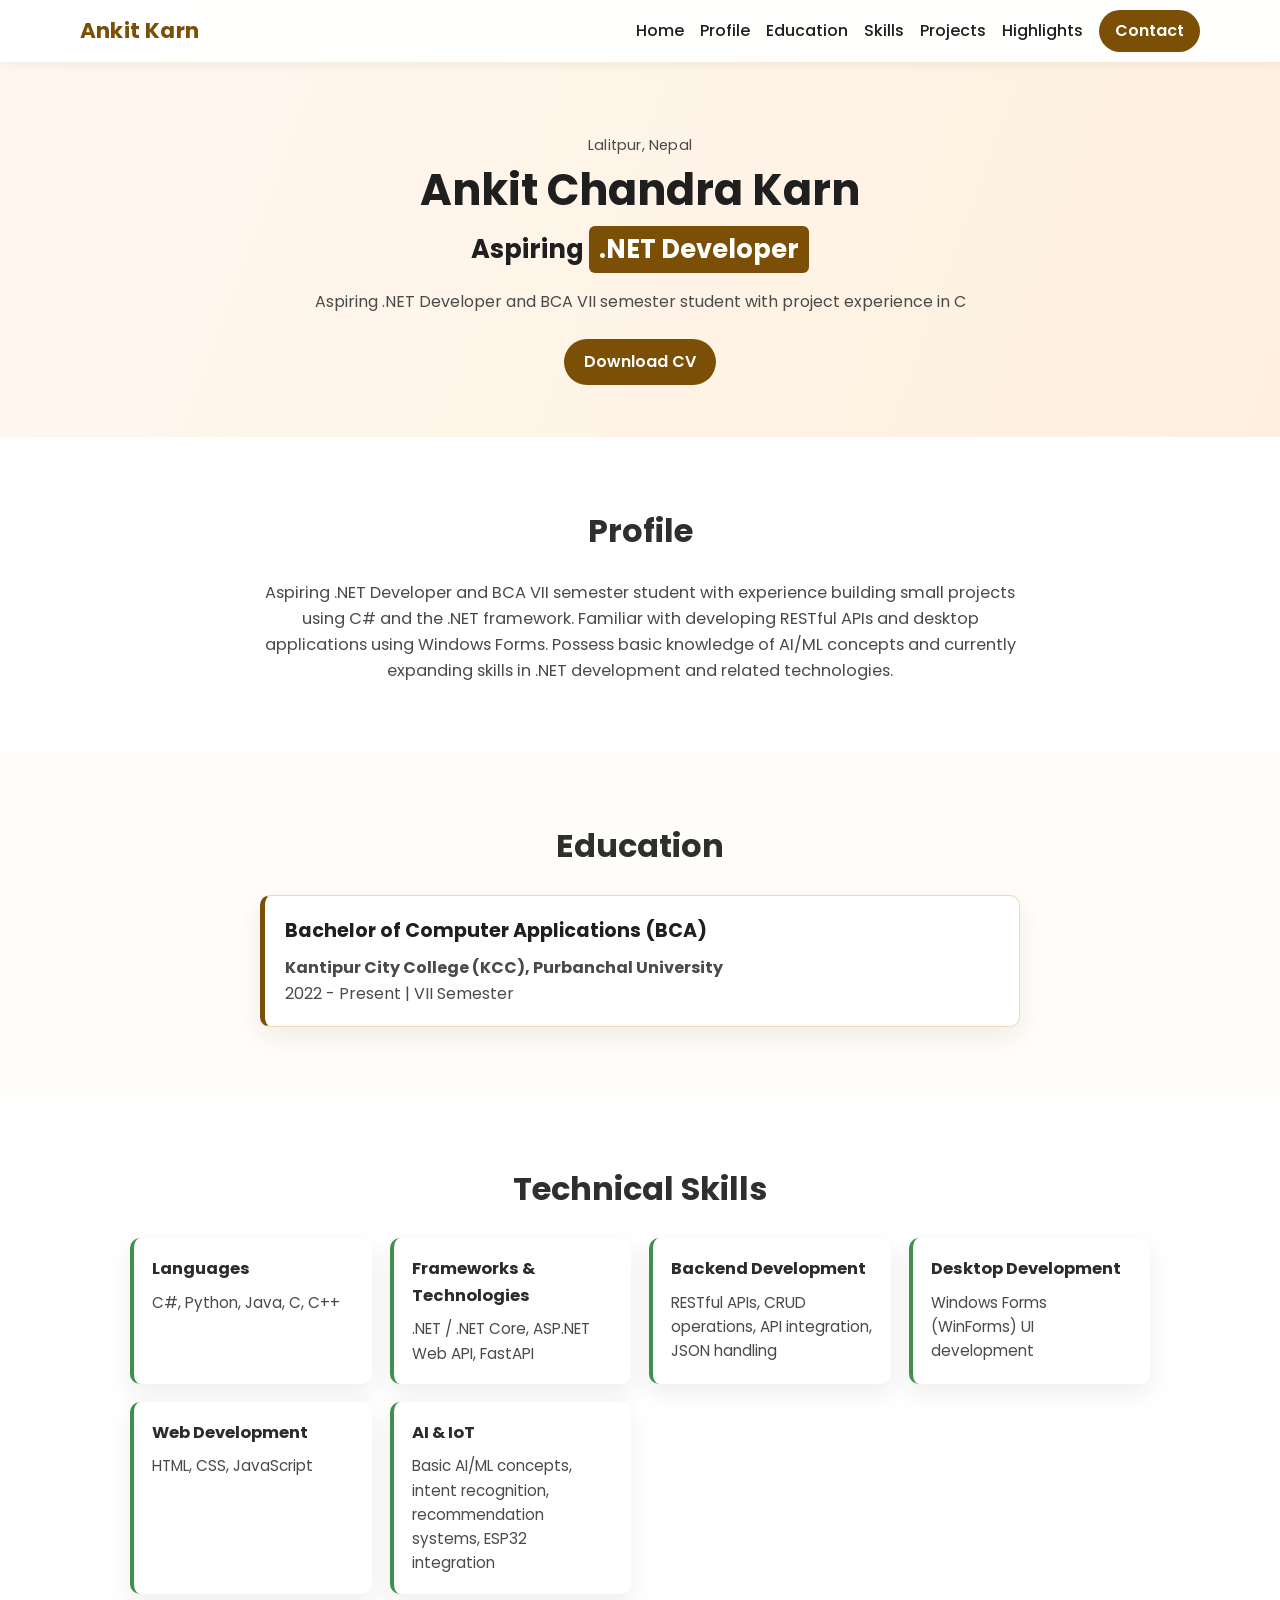
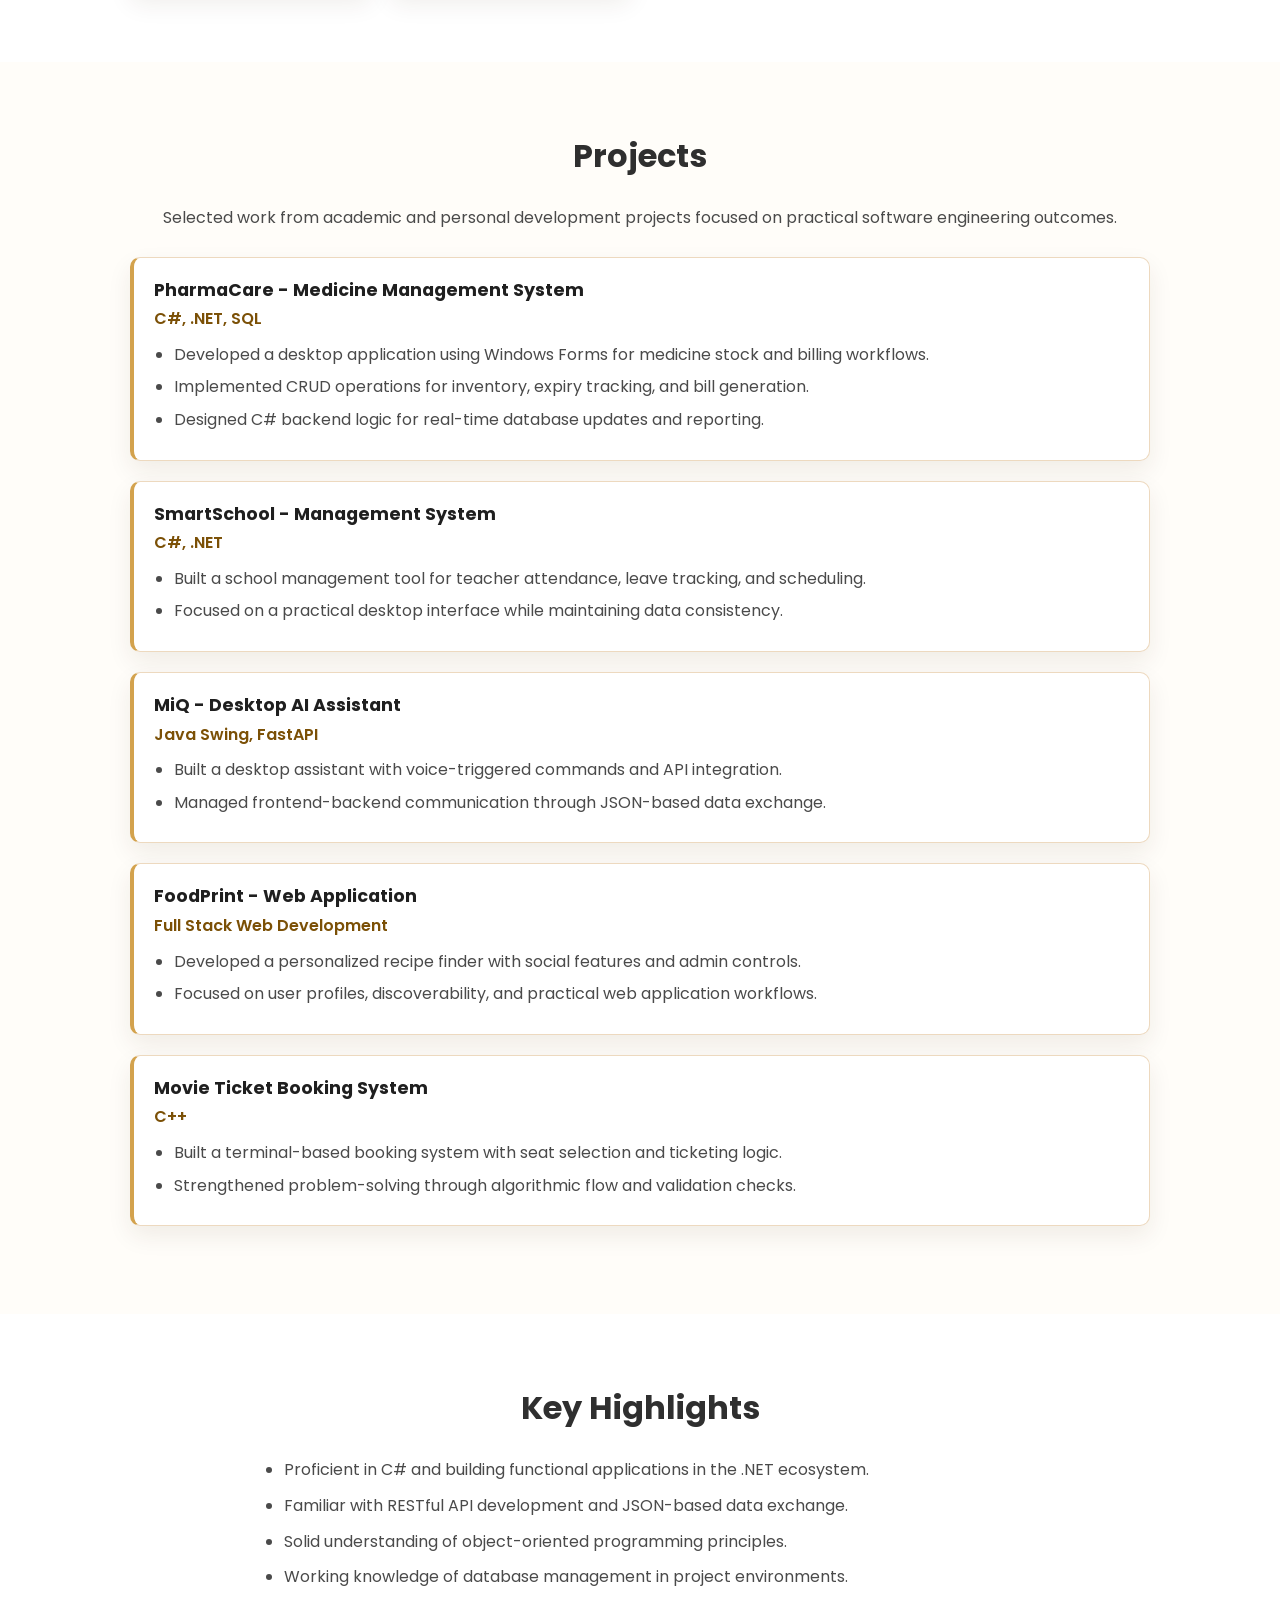
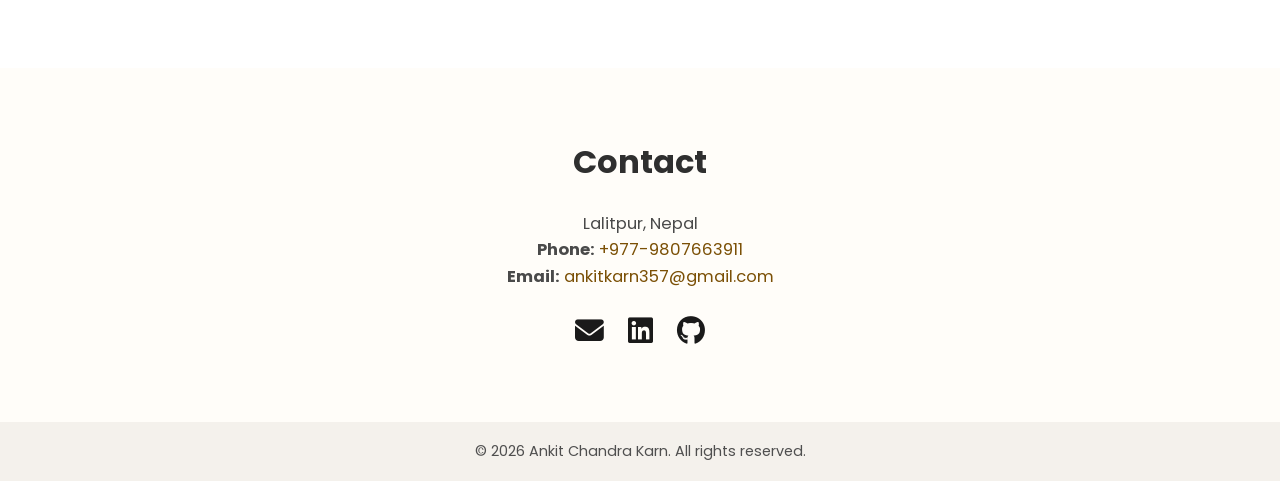
==== index.html @ 8089cac4 "Initial professional portfolio site" ====
<!DOCTYPE html>
<html lang="en">
<head>
  <meta charset="UTF-8" />
  <meta name="viewport" content="width=device-width, initial-scale=1.0"/>
  <meta name="description" content="Ankit Chandra Karn - Aspiring .NET Developer portfolio featuring projects, technical skills, and contact details for internship opportunities." />
  <title>Ankit Chandra Karn | Portfolio</title>
  <link rel="stylesheet" href="style.css" />
  <link rel="stylesheet" href="https://cdnjs.cloudflare.com/ajax/libs/font-awesome/6.4.0/css/all.min.css"/>
  <link href="https://fonts.googleapis.com/css2?family=Poppins:wght@300;600;700&display=swap" rel="stylesheet"/>
</head>
<body>

  <header>
    <div class="nav-container">
      <a class="logo" href="#home">Ankit Karn</a>
      <nav>
        <a href="#home">Home</a>
        <a href="#profile">Profile</a>
        <a href="#education">Education</a>
        <a href="#skills">Skills</a>
        <a href="#projects">Projects</a>
        <a href="#highlights">Highlights</a>
        <a href="#contact" class="btn">Contact</a>
      </nav>
    </div>
  </header>

  <main>
    <section class="hero" id="home">
      <div class="hero-container">
        <div class="hero-content">
          <p class="eyebrow">Lalitpur, Nepal</p>
          <h1>Ankit Chandra Karn</h1>
          <h2>Aspiring <span class="highlight">.NET Developer</span></h2>
          <p id="typewriter" class="typewriter"></p>
          <div class="hero-actions">
            <a href="CV.pdf" class="btn download" target="_blank" rel="noopener noreferrer">Download CV</a>
          </div>
        </div>
      </div>
    </section>

    <section id="profile" class="section">
      <div class="container narrow">
        <h2>Profile</h2>
        <p class="profile-copy">
          Aspiring .NET Developer and BCA VII semester student with experience building small projects using C# and the .NET framework. Familiar with developing RESTful APIs and desktop applications using Windows Forms. Possess basic knowledge of AI/ML concepts and currently expanding skills in .NET development and related technologies.
        </p>
      </div>
    </section>

    <section id="education" class="section section-soft">
      <div class="container">
        <h2>Education</h2>
        <div class="education-card">
          <h3>Bachelor of Computer Applications (BCA)</h3>
          <p>
            <strong>Kantipur City College (KCC), Purbanchal University</strong>
          </p>
          <p>2022 - Present | VII Semester</p>
        </div>
      </div>
    </section>

    <section id="skills" class="section">
      <div class="container">
        <h2>Technical Skills</h2>

        <div class="skills-grid">
          <div class="skill-box">
            <h3>Languages</h3>
            <p>C#, Python, Java, C, C++</p>
          </div>

          <div class="skill-box">
            <h3>Frameworks & Technologies</h3>
            <p>.NET / .NET Core, ASP.NET Web API, FastAPI</p>
          </div>

          <div class="skill-box">
            <h3>Backend Development</h3>
            <p>RESTful APIs, CRUD operations, API integration, JSON handling</p>
          </div>

          <div class="skill-box">
            <h3>Desktop Development</h3>
            <p>Windows Forms (WinForms) UI development</p>
          </div>

          <div class="skill-box">
            <h3>Web Development</h3>
            <p>HTML, CSS, JavaScript</p>
          </div>

          <div class="skill-box">
            <h3>AI & IoT</h3>
            <p>Basic AI/ML concepts, intent recognition, recommendation systems, ESP32 integration</p>
          </div>
        </div>
      </div>
    </section>

    <section id="projects" class="section section-soft">
      <div class="container">
        <h2>Projects</h2>
        <p class="section-note">
          Selected work from academic and personal development projects focused on practical software engineering outcomes.
        </p>

        <div class="project">
          <h3>PharmaCare - Medicine Management System</h3>
          <p class="project-meta">C#, .NET, SQL</p>
          <ul>
            <li>Developed a desktop application using Windows Forms for medicine stock and billing workflows.</li>
            <li>Implemented CRUD operations for inventory, expiry tracking, and bill generation.</li>
            <li>Designed C# backend logic for real-time database updates and reporting.</li>
          </ul>
        </div>

        <div class="project">
          <h3>SmartSchool - Management System</h3>
          <p class="project-meta">C#, .NET</p>
          <ul>
            <li>Built a school management tool for teacher attendance, leave tracking, and scheduling.</li>
            <li>Focused on a practical desktop interface while maintaining data consistency.</li>
          </ul>
        </div>

        <div class="project">
          <h3>MiQ - Desktop AI Assistant</h3>
          <p class="project-meta">Java Swing, FastAPI</p>
          <ul>
            <li>Built a desktop assistant with voice-triggered commands and API integration.</li>
            <li>Managed frontend-backend communication through JSON-based data exchange.</li>
          </ul>
        </div>

        <div class="project">
          <h3>FoodPrint - Web Application</h3>
          <p class="project-meta">Full Stack Web Development</p>
          <ul>
            <li>Developed a personalized recipe finder with social features and admin controls.</li>
            <li>Focused on user profiles, discoverability, and practical web application workflows.</li>
          </ul>
        </div>

        <div class="project">
          <h3>Movie Ticket Booking System</h3>
          <p class="project-meta">C++</p>
          <ul>
            <li>Built a terminal-based booking system with seat selection and ticketing logic.</li>
            <li>Strengthened problem-solving through algorithmic flow and validation checks.</li>
          </ul>
        </div>
      </div>
    </section>

    <section id="highlights" class="section">
      <div class="container narrow">
        <h2>Key Highlights</h2>
        <ul class="highlights-list">
          <li>Proficient in C# and building functional applications in the .NET ecosystem.</li>
          <li>Familiar with RESTful API development and JSON-based data exchange.</li>
          <li>Solid understanding of object-oriented programming principles.</li>
          <li>Working knowledge of database management in project environments.</li>
        </ul>
      </div>
    </section>

    <section id="contact" class="section section-soft">
      <div class="container narrow">
        <h2>Contact</h2>
        <p class="contact-info">
          Lalitpur, Nepal<br>
          <strong>Phone:</strong> <a href="tel:+9779807663911">+977-9807663911</a><br>
          <strong>Email:</strong> <a href="mailto:ankitkarn357@gmail.com">ankitkarn357@gmail.com</a>
        </p>

        <div class="contact-icons" aria-label="Contact links">
          <a href="mailto:ankitkarn357@gmail.com" aria-label="Email Ankit Karn" title="Email">
            <i class="fas fa-envelope"></i>
          </a>
          <a href="https://www.linkedin.com/in/ankit-karn-8798ba3b5" target="_blank" rel="noopener noreferrer" aria-label="Visit Ankit Karn LinkedIn profile" title="LinkedIn">
            <i class="fab fa-linkedin"></i>
          </a>
          <a href="https://github.com/Ankit357911" target="_blank" rel="noopener noreferrer" aria-label="Visit Ankit Karn GitHub profile" title="GitHub">
            <i class="fab fa-github"></i>
          </a>
        </div>
      </div>
    </section>
  </main>

  <footer>
    <div class="container">
      <p>&copy; <span id="current-year"></span> Ankit Chandra Karn. All rights reserved.</p>
    </div>
  </footer>

  <script>
    const text = "Aspiring .NET Developer and BCA VII semester student with project experience in C#, REST APIs, desktop applications, and practical full-stack development.";
    const typewriterEl = document.getElementById("typewriter");
    const yearEl = document.getElementById("current-year");

    let i = 0;
    const speed = 24;

    typewriterEl.textContent = "";

    function typeWriterEffect() {
      if (i < text.length) {
        typewriterEl.textContent += text.charAt(i);
        i += 1;
        setTimeout(typeWriterEffect, speed);
      }
    }

    yearEl.textContent = new Date().getFullYear();
    window.addEventListener("load", typeWriterEffect);
  </script>

</body>
</html>
---- style.css ----
:root {
  --bg-start: #fff7f0;
  --bg-end: #fdebd0;
  --panel: #ffffff;
  --panel-soft: #fffdf9;
  --text-main: #1f1f1f;
  --text-muted: #4a4a4a;
  --accent: #7b5006;
  --accent-dark: #5e3e04;
  --line: #edd9bf;
  --shadow: 0 10px 25px rgba(68, 43, 8, 0.08);
}

* {
  margin: 0;
  padding: 0;
  box-sizing: border-box;
}

html {
  scroll-behavior: smooth;
}

body {
  font-family: 'Poppins', sans-serif;
  background: linear-gradient(110deg, var(--bg-start), var(--bg-end));
  color: var(--text-main);
  line-height: 1.6;
}

a {
  color: inherit;
}

header {
  background: rgba(255, 255, 255, 0.95);
  backdrop-filter: blur(4px);
  padding: 10px 24px;
  box-shadow: 0 2px 12px rgba(0, 0, 0, 0.06);
  position: sticky;
  top: 0;
  z-index: 1000;
}

.nav-container {
  max-width: 1120px;
  margin: 0 auto;
  display: flex;
  justify-content: space-between;
  align-items: center;
  gap: 18px;
}

.logo {
  text-decoration: none;
  font-size: 1.35rem;
  color: var(--accent);
  font-weight: 700;
  letter-spacing: 0.2px;
}

nav {
  display: flex;
  flex-wrap: wrap;
  justify-content: flex-end;
  gap: 16px;
  align-items: center;
}

nav a {
  display: inline-flex;
  align-items: center;
  padding: 8px 0;
  text-decoration: none;
  color: var(--text-main);
  font-weight: 500;
  transition: color 0.25s ease;
}

nav a:hover {
  color: var(--accent);
}

nav a.btn {
  background-color: var(--accent);
  color: #fff;
  padding: 8px 16px;
  border-radius: 999px;
  transition: all 0.25s ease;
}

nav a.btn:hover {
  color: #fff;
  background-color: var(--accent-dark);
  transform: translateY(-1px);
}

main {
  display: block;
}

.hero {
  padding: 72px 20px 52px;
}

.hero-container {
  max-width: 860px;
  margin: 0 auto;
  display: block;
  text-align: center;
  align-items: center;
}

.hero-content {
  text-align: center;
}

.eyebrow {
  font-size: 0.9rem;
  color: var(--text-muted);
  letter-spacing: 0.2px;
}

.hero-content h1 {
  margin-top: 8px;
  font-size: clamp(1.8rem, 5vw, 2.7rem);
  line-height: 1.2;
}

.hero-content h2 {
  margin-top: 10px;
  font-size: clamp(1.2rem, 3vw, 1.6rem);
  color: var(--text-main);
}

.highlight {
  background-color: var(--accent);
  color: #fff;
  padding: 3px 10px;
  border-radius: 6px;
  display: inline-block;
}

.typewriter {
  margin-top: 16px;
  color: var(--text-muted);
  font-size: 1rem;
  max-width: 66ch;
  margin-left: auto;
  margin-right: auto;
}

.hero-actions {
  margin-top: 24px;
  display: flex;
  flex-wrap: wrap;
  gap: 12px;
  justify-content: center;
}

.btn {
  display: inline-block;
  text-decoration: none;
  border-radius: 999px;
  font-weight: 600;
  padding: 10px 20px;
  transition: all 0.25s ease;
}

.btn.download {
  background: var(--accent);
  color: #fff;
}

.btn.download:hover {
  background-color: var(--accent-dark);
  transform: translateY(-1px);
  box-shadow: 0 8px 18px rgba(95, 62, 4, 0.2);
}

.section {
  padding: 68px 20px;
  background: var(--panel);
}

section[id] {
  scroll-margin-top: 90px;
}

.section-soft {
  background: var(--panel-soft);
}

.container {
  max-width: 1020px;
  margin: 0 auto;
}

.narrow {
  max-width: 860px;
}

.section h2 {
  text-align: center;
  font-size: clamp(1.5rem, 4vw, 2rem);
  margin-bottom: 24px;
  color: #2f2f2f;
}

.profile-copy {
  color: var(--text-muted);
  font-size: 1.02rem;
  text-align: center;
  max-width: 76ch;
  margin: 0 auto;
}

.education-card {
  max-width: 760px;
  margin: 0 auto;
  border: 1px solid var(--line);
  border-left: 5px solid var(--accent);
  background: #fff;
  border-radius: 10px;
  padding: 20px;
  box-shadow: var(--shadow);
}

.education-card h3 {
  font-size: 1.2rem;
  margin-bottom: 8px;
}

.education-card p {
  color: var(--text-muted);
}

.skills-grid {
  display: grid;
  grid-template-columns: repeat(auto-fit, minmax(240px, 1fr));
  gap: 18px;
  margin-top: 14px;
}

.skill-box {
  background-color: #fff;
  border-left: 4px solid #3f8f4f;
  padding: 18px;
  border-radius: 10px;
  box-shadow: var(--shadow);
  transition: transform 0.2s ease;
}

.skill-box:hover {
  transform: translateY(-4px);
}

.skill-box h3 {
  margin-bottom: 8px;
  color: #2b2b2b;
  font-size: 1.03rem;
}

.skill-box p {
  color: var(--text-muted);
  font-size: 0.95rem;
}

.section-note {
  text-align: center;
  color: var(--text-muted);
  margin-bottom: 26px;
}

.section-note a {
  color: var(--accent);
  font-weight: 600;
}

.project {
  margin-bottom: 20px;
  padding: 20px;
  background: #fff;
  border: 1px solid var(--line);
  border-left: 4px solid #d3a24d;
  border-radius: 10px;
  box-shadow: var(--shadow);
  transition: transform 0.2s ease;
}

.project:hover {
  transform: translateY(-3px);
}

.project h3 {
  font-size: 1.1rem;
  line-height: 1.4;
}

.project-meta {
  margin-top: 4px;
  color: var(--accent);
  font-weight: 600;
}

.project ul {
  margin-top: 10px;
  padding-left: 20px;
  color: var(--text-muted);
}

.project li {
  margin-bottom: 7px;
}

.highlights-list {
  list-style: disc;
  padding-left: 24px;
  max-width: 760px;
  margin: 0 auto;
  color: var(--text-muted);
  text-align: left;
}

.highlights-list li {
  margin-bottom: 10px;
}

.contact-info {
  text-align: center;
  font-size: 1.03rem;
  margin-bottom: 18px;
  color: var(--text-muted);
}

.contact-info a {
  color: var(--accent);
  text-decoration: none;
}

.contact-info a:hover {
  text-decoration: underline;
}

.contact-icons {
  display: flex;
  justify-content: center;
  gap: 24px;
  margin-top: 16px;
}

.contact-icons a {
  font-size: 1.8rem;
  color: #1a1a1a;
  transition: transform 0.25s ease, color 0.25s ease;
}

.contact-icons a:hover {
  color: var(--accent);
  transform: scale(1.12);
}

footer {
  background: #f4f1ec;
  text-align: center;
  padding: 18px;
  font-size: 0.9rem;
  color: #4f4f4f;
}

@media (max-width: 992px) {
  .hero-container {
    text-align: center;
  }

  .hero-content {
    text-align: center;
  }

  .hero-actions {
    justify-content: center;
  }
}

@media (max-width: 768px) {
  header {
    padding: 12px 14px;
  }

  .nav-container {
    flex-direction: column;
    align-items: flex-start;
  }

  nav {
    width: 100%;
    gap: 10px 14px;
  }

  .hero {
    padding-top: 44px;
  }

  .section {
    padding: 52px 16px;
  }
}

@media (max-width: 480px) {
  .logo {
    font-size: 1.15rem;
  }

  nav a {
    font-size: 0.95rem;
  }

  .btn {
    width: 100%;
    text-align: center;
  }

  .hero-actions {
    width: 100%;
  }

  .project {
    padding: 16px;
  }
}
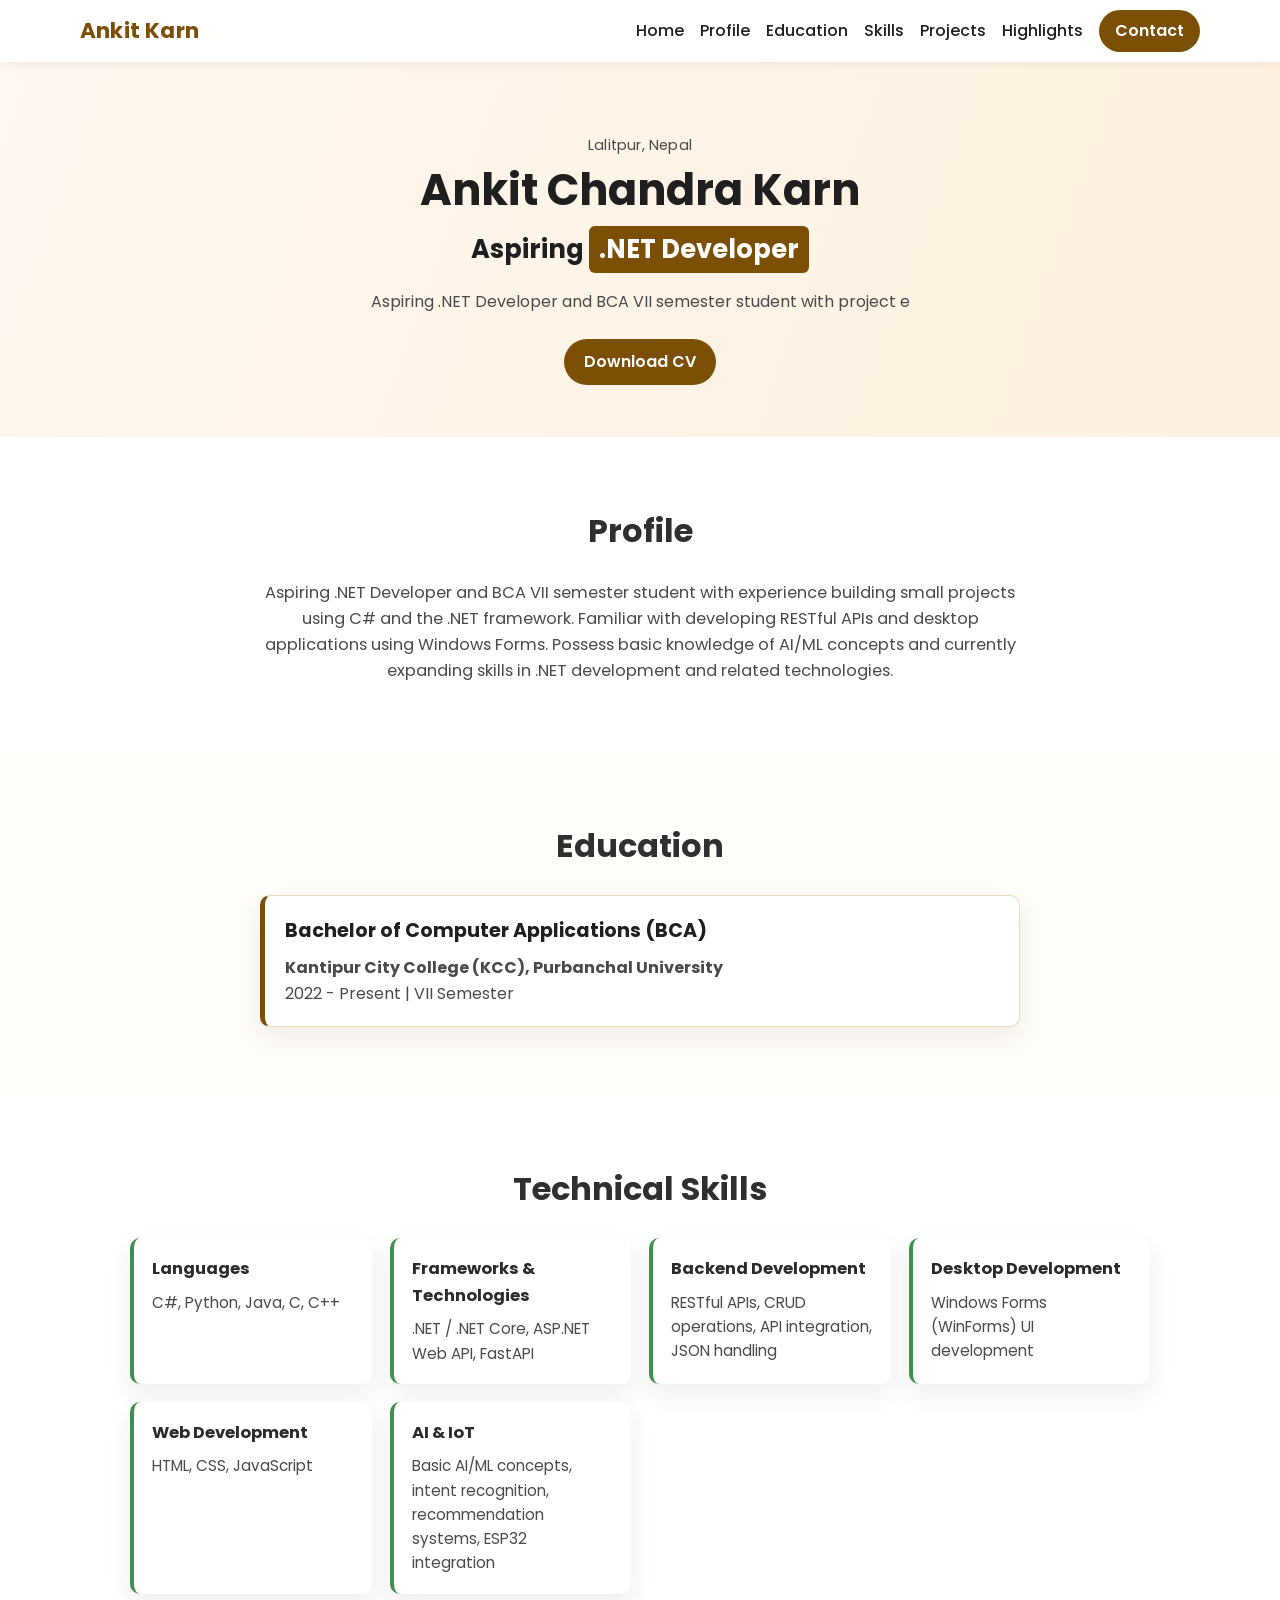
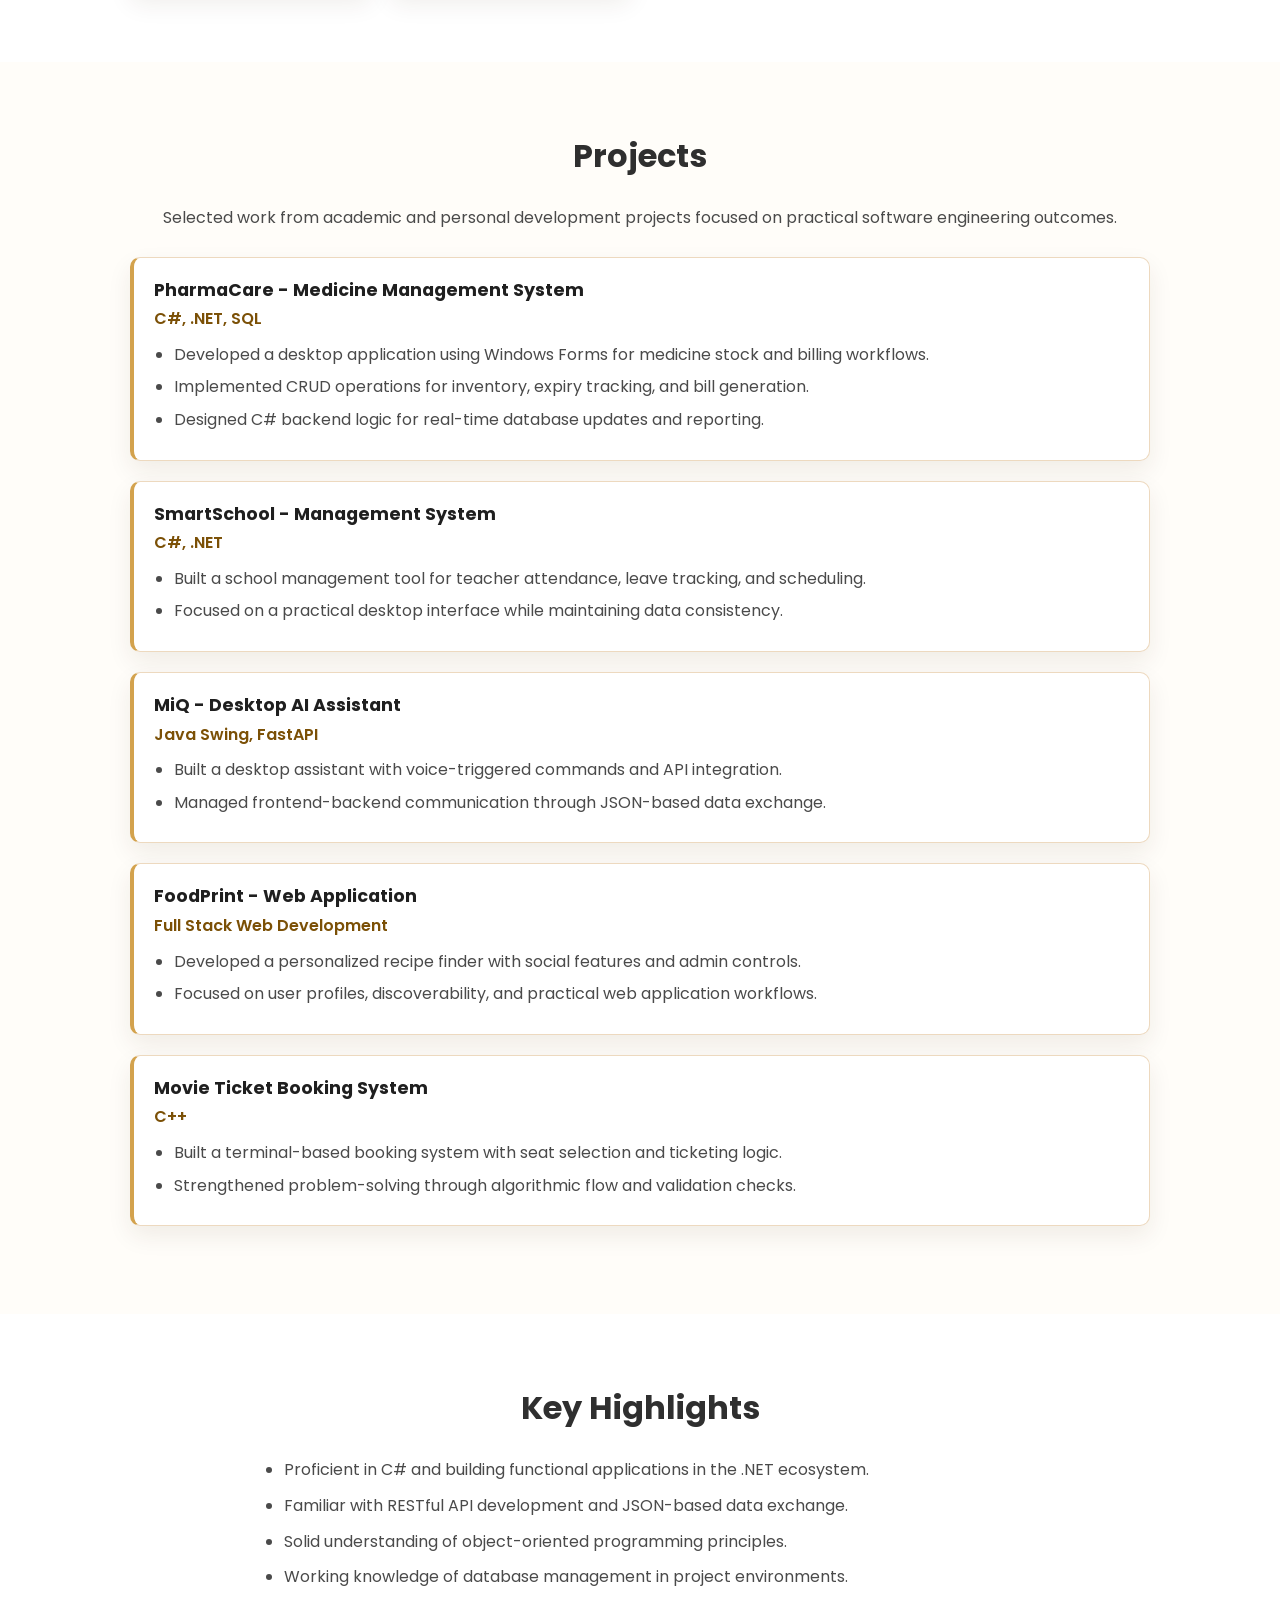
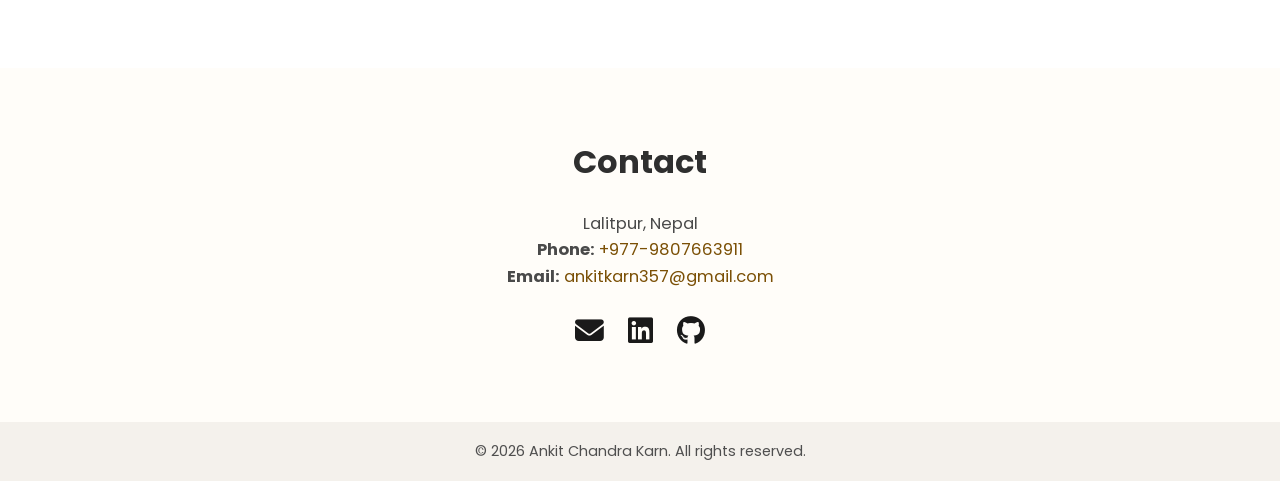
==== commit 9f15246a: "Add favicon to portfolio" ====
--- a/index.html
+++ b/index.html
@@ -5,6 +5,7 @@
   <meta name="viewport" content="width=device-width, initial-scale=1.0"/>
   <meta name="description" content="Ankit Chandra Karn - Aspiring .NET Developer portfolio featuring projects, technical skills, and contact details for internship opportunities." />
   <title>Ankit Chandra Karn | Portfolio</title>
+  <link rel="icon" type="image/png" href="favicon.png" />
   <link rel="stylesheet" href="style.css" />
   <link rel="stylesheet" href="https://cdnjs.cloudflare.com/ajax/libs/font-awesome/6.4.0/css/all.min.css"/>
   <link href="https://fonts.googleapis.com/css2?family=Poppins:wght@300;600;700&display=swap" rel="stylesheet"/>
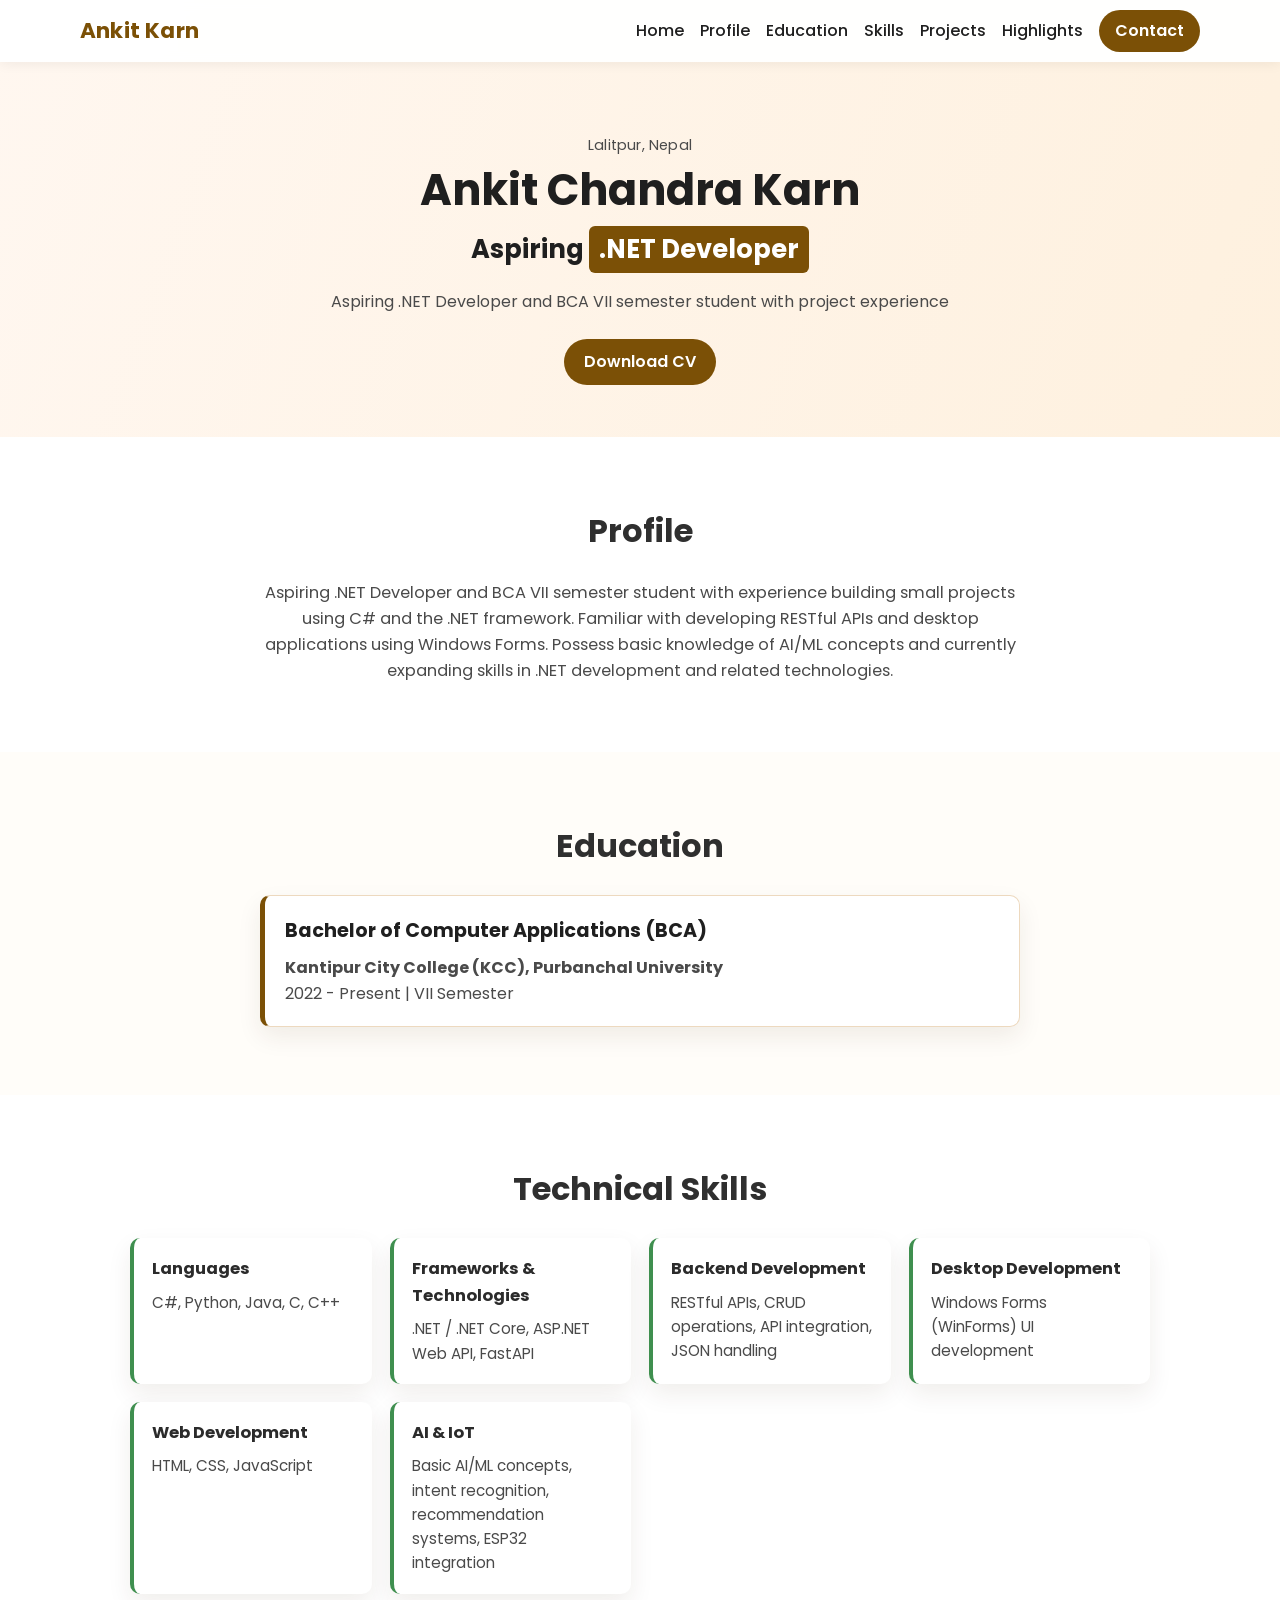
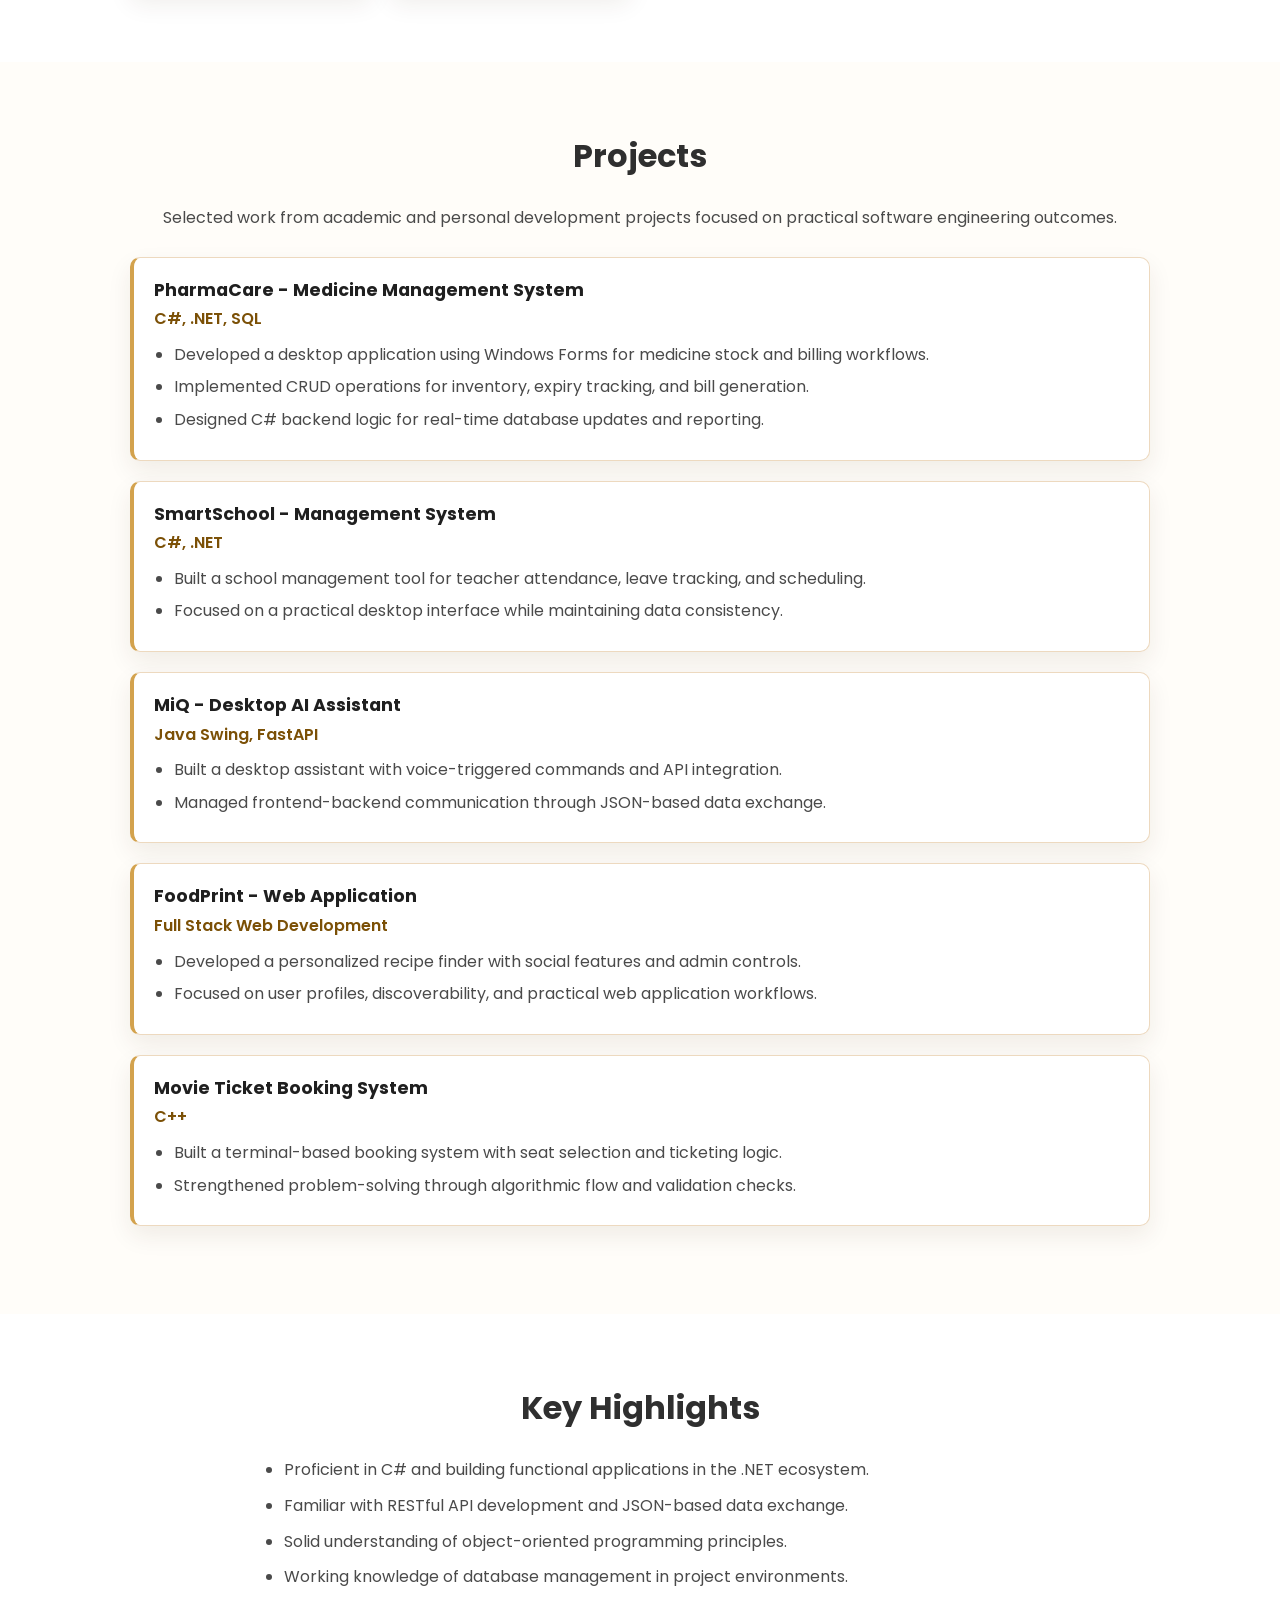
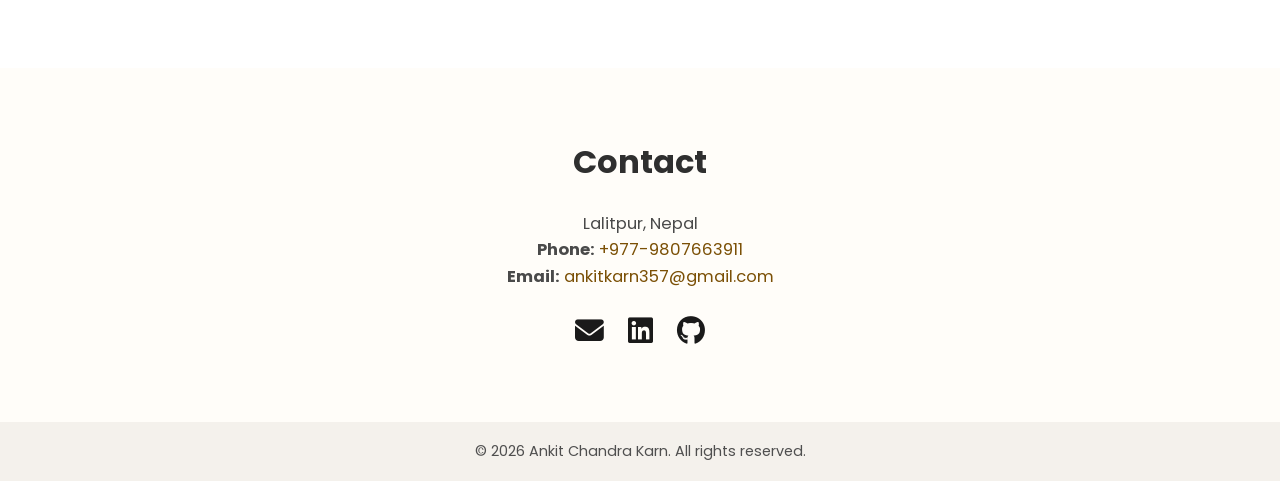
==== commit 8d88ed44: "Fix favicon transparency and cache refresh" ====
--- a/index.html
+++ b/index.html
@@ -5,7 +5,7 @@
   <meta name="viewport" content="width=device-width, initial-scale=1.0"/>
   <meta name="description" content="Ankit Chandra Karn - Aspiring .NET Developer portfolio featuring projects, technical skills, and contact details for internship opportunities." />
   <title>Ankit Chandra Karn | Portfolio</title>
-  <link rel="icon" type="image/png" href="favicon.png" />
+  <link rel="icon" type="image/png" href="favicon-clean.png?v=3" />
   <link rel="stylesheet" href="style.css" />
   <link rel="stylesheet" href="https://cdnjs.cloudflare.com/ajax/libs/font-awesome/6.4.0/css/all.min.css"/>
   <link href="https://fonts.googleapis.com/css2?family=Poppins:wght@300;600;700&display=swap" rel="stylesheet"/>
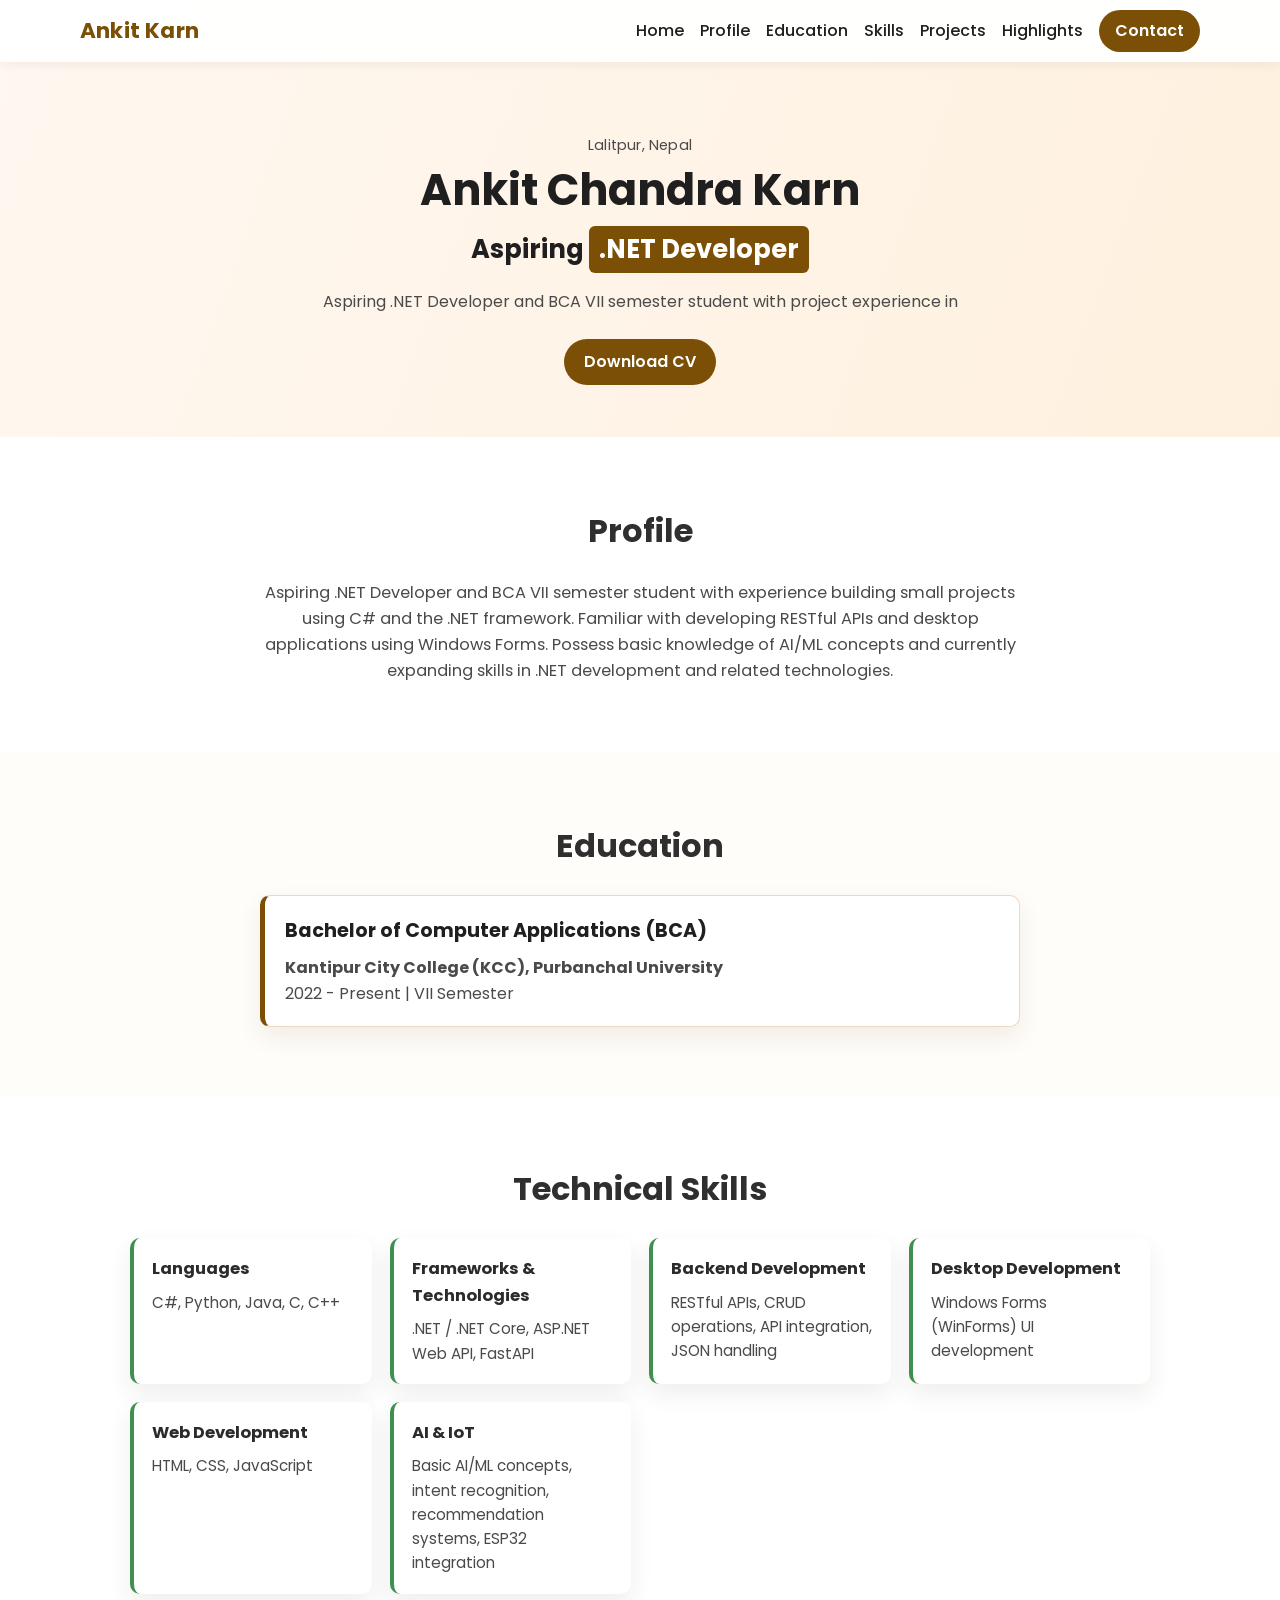
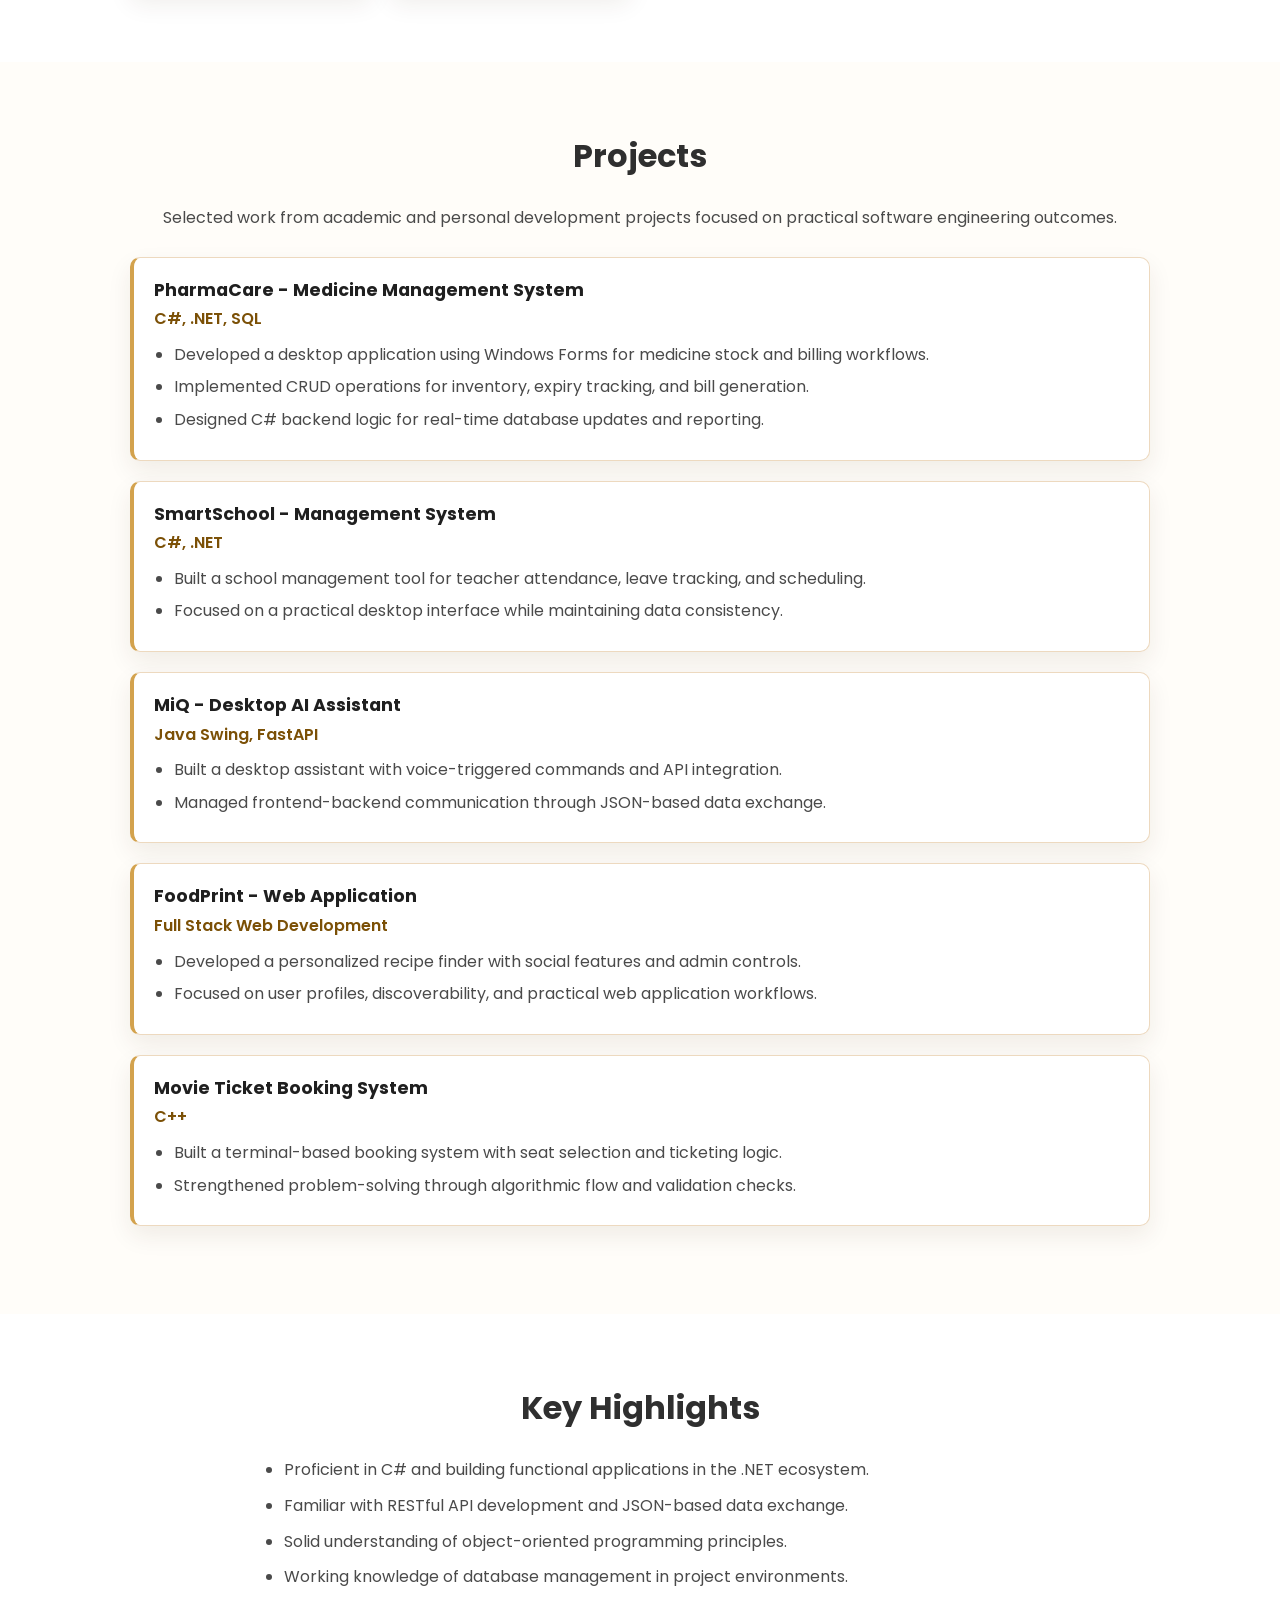
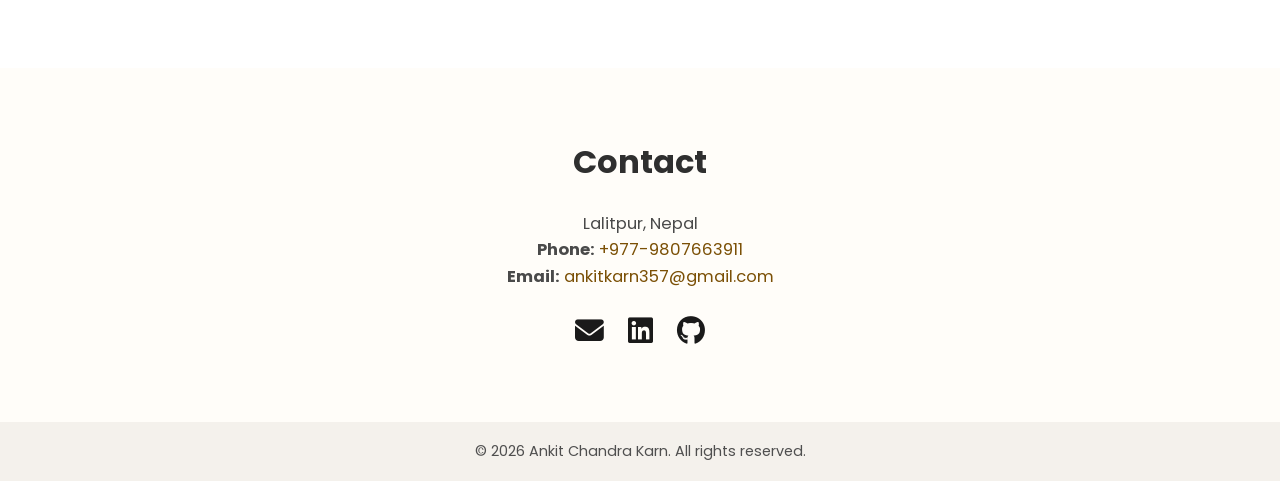
==== commit 9ea54333: "Switch favicon to favicon1" ====
--- a/index.html
+++ b/index.html
@@ -5,7 +5,7 @@
   <meta name="viewport" content="width=device-width, initial-scale=1.0"/>
   <meta name="description" content="Ankit Chandra Karn - Aspiring .NET Developer portfolio featuring projects, technical skills, and contact details for internship opportunities." />
   <title>Ankit Chandra Karn | Portfolio</title>
-  <link rel="icon" type="image/png" href="favicon-clean.png?v=3" />
+  <link rel="icon" type="image/png" href="favicon1.png?v=4" />
   <link rel="stylesheet" href="style.css" />
   <link rel="stylesheet" href="https://cdnjs.cloudflare.com/ajax/libs/font-awesome/6.4.0/css/all.min.css"/>
   <link href="https://fonts.googleapis.com/css2?family=Poppins:wght@300;600;700&display=swap" rel="stylesheet"/>
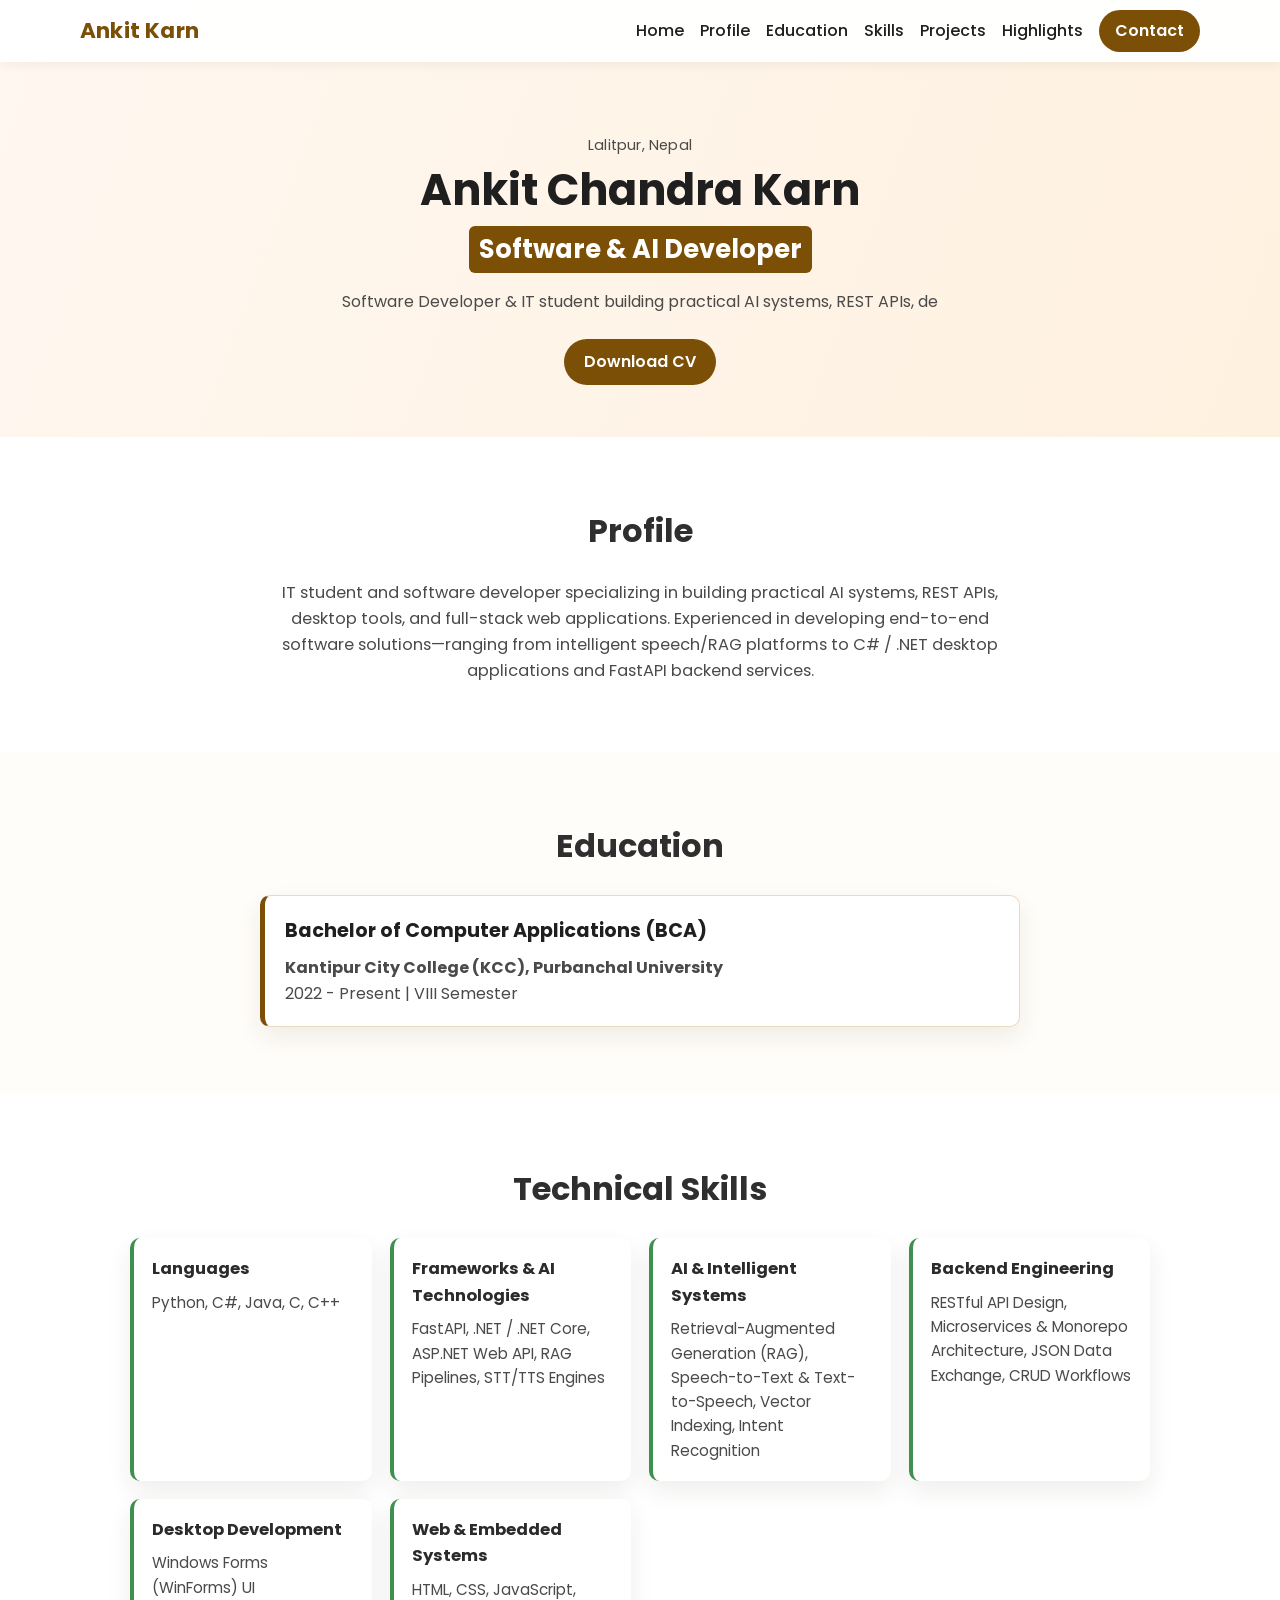
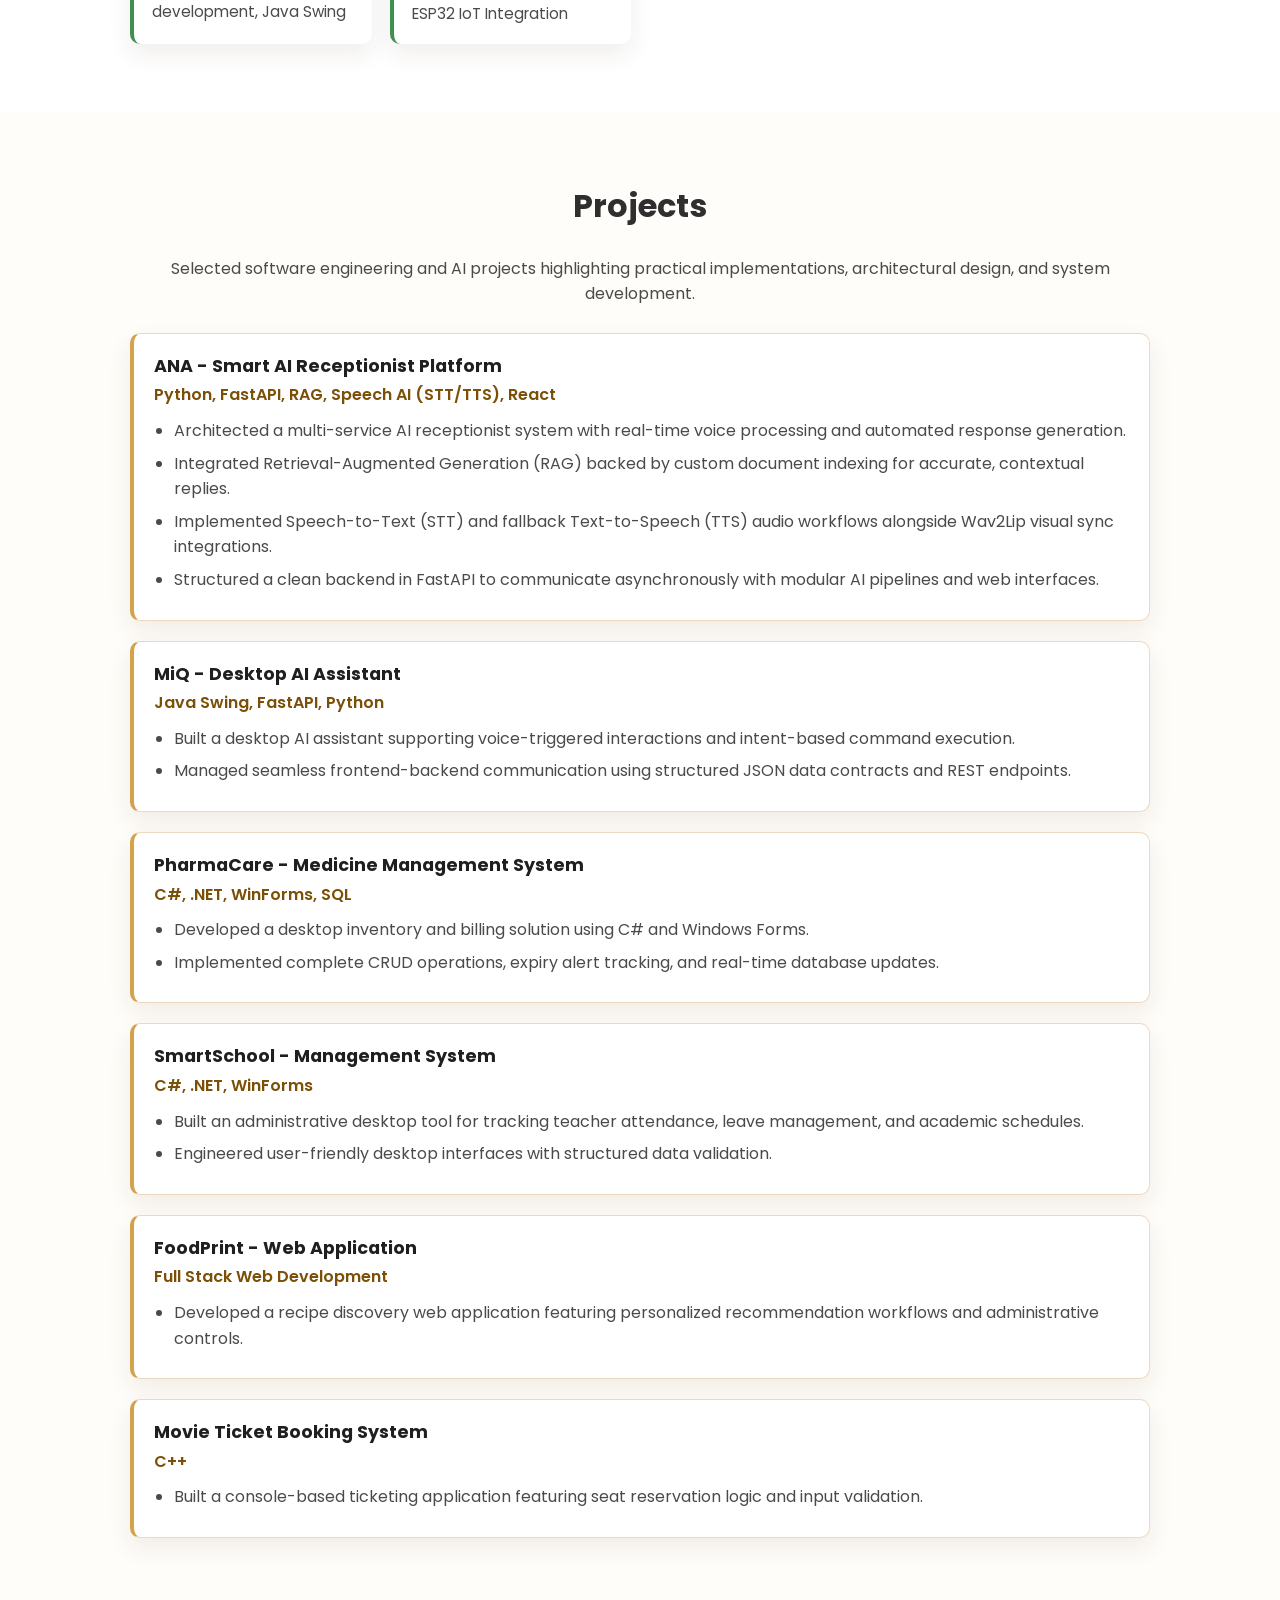
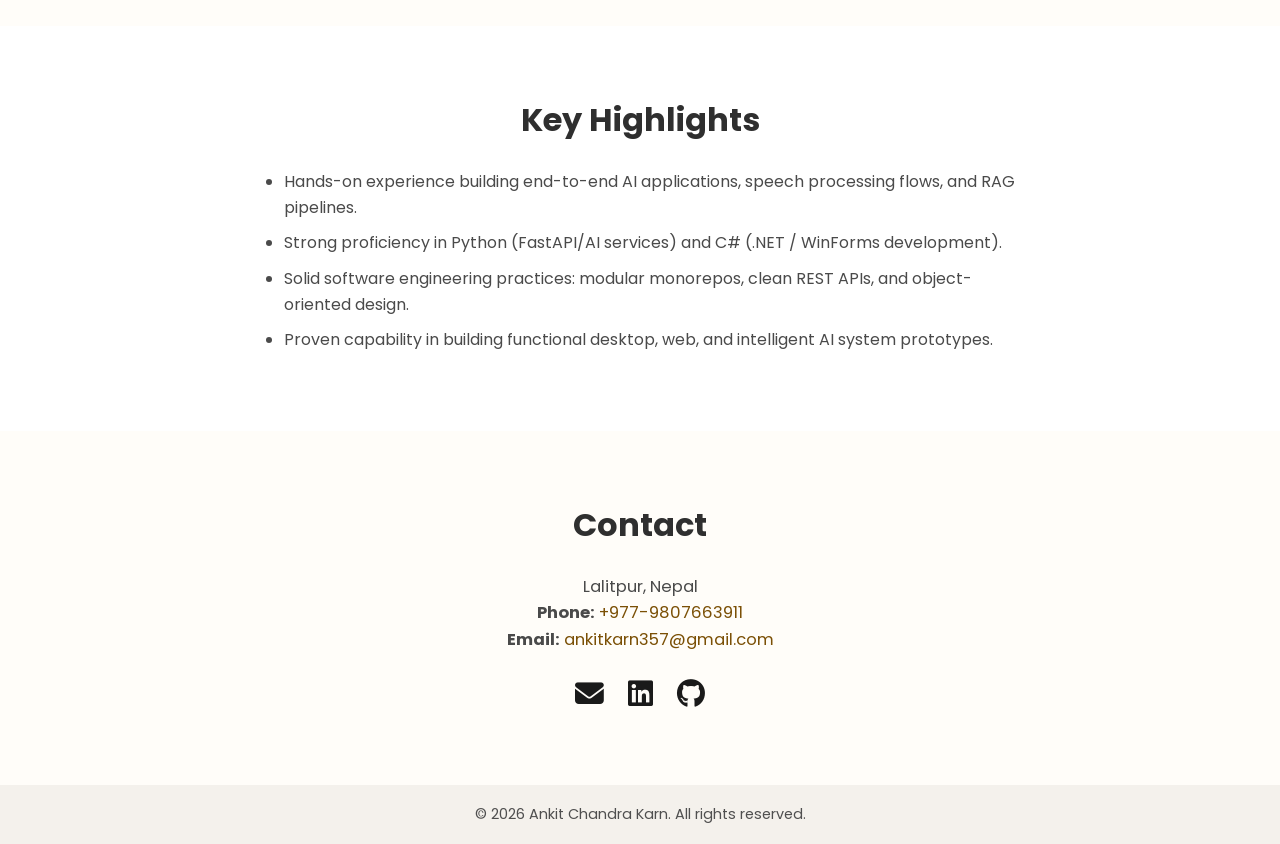
==== commit ea927694: "Update portfolio & CV: Software & AI Developer positioning, add ANA project" ====
--- a/index.html
+++ b/index.html
@@ -1,225 +1,236 @@
-<!DOCTYPE html>
-<html lang="en">
-<head>
-  <meta charset="UTF-8" />
-  <meta name="viewport" content="width=device-width, initial-scale=1.0"/>
-  <meta name="description" content="Ankit Chandra Karn - Aspiring .NET Developer portfolio featuring projects, technical skills, and contact details for internship opportunities." />
-  <title>Ankit Chandra Karn | Portfolio</title>
-  <link rel="icon" type="image/png" href="favicon1.png?v=4" />
-  <link rel="stylesheet" href="style.css" />
-  <link rel="stylesheet" href="https://cdnjs.cloudflare.com/ajax/libs/font-awesome/6.4.0/css/all.min.css"/>
-  <link href="https://fonts.googleapis.com/css2?family=Poppins:wght@300;600;700&display=swap" rel="stylesheet"/>
-</head>
-<body>
-
-  <header>
-    <div class="nav-container">
-      <a class="logo" href="#home">Ankit Karn</a>
-      <nav>
-        <a href="#home">Home</a>
-        <a href="#profile">Profile</a>
-        <a href="#education">Education</a>
-        <a href="#skills">Skills</a>
-        <a href="#projects">Projects</a>
-        <a href="#highlights">Highlights</a>
-        <a href="#contact" class="btn">Contact</a>
-      </nav>
-    </div>
-  </header>
-
-  <main>
-    <section class="hero" id="home">
-      <div class="hero-container">
-        <div class="hero-content">
-          <p class="eyebrow">Lalitpur, Nepal</p>
-          <h1>Ankit Chandra Karn</h1>
-          <h2>Aspiring <span class="highlight">.NET Developer</span></h2>
-          <p id="typewriter" class="typewriter"></p>
-          <div class="hero-actions">
-            <a href="CV.pdf" class="btn download" target="_blank" rel="noopener noreferrer">Download CV</a>
-          </div>
-        </div>
-      </div>
-    </section>
-
-    <section id="profile" class="section">
-      <div class="container narrow">
-        <h2>Profile</h2>
-        <p class="profile-copy">
-          Aspiring .NET Developer and BCA VII semester student with experience building small projects using C# and the .NET framework. Familiar with developing RESTful APIs and desktop applications using Windows Forms. Possess basic knowledge of AI/ML concepts and currently expanding skills in .NET development and related technologies.
-        </p>
-      </div>
-    </section>
-
-    <section id="education" class="section section-soft">
-      <div class="container">
-        <h2>Education</h2>
-        <div class="education-card">
-          <h3>Bachelor of Computer Applications (BCA)</h3>
-          <p>
-            <strong>Kantipur City College (KCC), Purbanchal University</strong>
-          </p>
-          <p>2022 - Present | VII Semester</p>
-        </div>
-      </div>
-    </section>
-
-    <section id="skills" class="section">
-      <div class="container">
-        <h2>Technical Skills</h2>
-
-        <div class="skills-grid">
-          <div class="skill-box">
-            <h3>Languages</h3>
-            <p>C#, Python, Java, C, C++</p>
-          </div>
-
-          <div class="skill-box">
-            <h3>Frameworks & Technologies</h3>
-            <p>.NET / .NET Core, ASP.NET Web API, FastAPI</p>
-          </div>
-
-          <div class="skill-box">
-            <h3>Backend Development</h3>
-            <p>RESTful APIs, CRUD operations, API integration, JSON handling</p>
-          </div>
-
-          <div class="skill-box">
-            <h3>Desktop Development</h3>
-            <p>Windows Forms (WinForms) UI development</p>
-          </div>
-
-          <div class="skill-box">
-            <h3>Web Development</h3>
-            <p>HTML, CSS, JavaScript</p>
-          </div>
-
-          <div class="skill-box">
-            <h3>AI & IoT</h3>
-            <p>Basic AI/ML concepts, intent recognition, recommendation systems, ESP32 integration</p>
-          </div>
-        </div>
-      </div>
-    </section>
-
-    <section id="projects" class="section section-soft">
-      <div class="container">
-        <h2>Projects</h2>
-        <p class="section-note">
-          Selected work from academic and personal development projects focused on practical software engineering outcomes.
-        </p>
-
-        <div class="project">
-          <h3>PharmaCare - Medicine Management System</h3>
-          <p class="project-meta">C#, .NET, SQL</p>
-          <ul>
-            <li>Developed a desktop application using Windows Forms for medicine stock and billing workflows.</li>
-            <li>Implemented CRUD operations for inventory, expiry tracking, and bill generation.</li>
-            <li>Designed C# backend logic for real-time database updates and reporting.</li>
-          </ul>
-        </div>
-
-        <div class="project">
-          <h3>SmartSchool - Management System</h3>
-          <p class="project-meta">C#, .NET</p>
-          <ul>
-            <li>Built a school management tool for teacher attendance, leave tracking, and scheduling.</li>
-            <li>Focused on a practical desktop interface while maintaining data consistency.</li>
-          </ul>
-        </div>
-
-        <div class="project">
-          <h3>MiQ - Desktop AI Assistant</h3>
-          <p class="project-meta">Java Swing, FastAPI</p>
-          <ul>
-            <li>Built a desktop assistant with voice-triggered commands and API integration.</li>
-            <li>Managed frontend-backend communication through JSON-based data exchange.</li>
-          </ul>
-        </div>
-
-        <div class="project">
-          <h3>FoodPrint - Web Application</h3>
-          <p class="project-meta">Full Stack Web Development</p>
-          <ul>
-            <li>Developed a personalized recipe finder with social features and admin controls.</li>
-            <li>Focused on user profiles, discoverability, and practical web application workflows.</li>
-          </ul>
-        </div>
-
-        <div class="project">
-          <h3>Movie Ticket Booking System</h3>
-          <p class="project-meta">C++</p>
-          <ul>
-            <li>Built a terminal-based booking system with seat selection and ticketing logic.</li>
-            <li>Strengthened problem-solving through algorithmic flow and validation checks.</li>
-          </ul>
-        </div>
-      </div>
-    </section>
-
-    <section id="highlights" class="section">
-      <div class="container narrow">
-        <h2>Key Highlights</h2>
-        <ul class="highlights-list">
-          <li>Proficient in C# and building functional applications in the .NET ecosystem.</li>
-          <li>Familiar with RESTful API development and JSON-based data exchange.</li>
-          <li>Solid understanding of object-oriented programming principles.</li>
-          <li>Working knowledge of database management in project environments.</li>
-        </ul>
-      </div>
-    </section>
-
-    <section id="contact" class="section section-soft">
-      <div class="container narrow">
-        <h2>Contact</h2>
-        <p class="contact-info">
-          Lalitpur, Nepal<br>
-          <strong>Phone:</strong> <a href="tel:+9779807663911">+977-9807663911</a><br>
-          <strong>Email:</strong> <a href="mailto:ankitkarn357@gmail.com">ankitkarn357@gmail.com</a>
-        </p>
-
-        <div class="contact-icons" aria-label="Contact links">
-          <a href="mailto:ankitkarn357@gmail.com" aria-label="Email Ankit Karn" title="Email">
-            <i class="fas fa-envelope"></i>
-          </a>
-          <a href="https://www.linkedin.com/in/ankit-karn-8798ba3b5" target="_blank" rel="noopener noreferrer" aria-label="Visit Ankit Karn LinkedIn profile" title="LinkedIn">
-            <i class="fab fa-linkedin"></i>
-          </a>
-          <a href="https://github.com/Ankit357911" target="_blank" rel="noopener noreferrer" aria-label="Visit Ankit Karn GitHub profile" title="GitHub">
-            <i class="fab fa-github"></i>
-          </a>
-        </div>
-      </div>
-    </section>
-  </main>
-
-  <footer>
-    <div class="container">
-      <p>&copy; <span id="current-year"></span> Ankit Chandra Karn. All rights reserved.</p>
-    </div>
-  </footer>
-
-  <script>
-    const text = "Aspiring .NET Developer and BCA VII semester student with project experience in C#, REST APIs, desktop applications, and practical full-stack development.";
-    const typewriterEl = document.getElementById("typewriter");
-    const yearEl = document.getElementById("current-year");
-
-    let i = 0;
-    const speed = 24;
-
-    typewriterEl.textContent = "";
-
-    function typeWriterEffect() {
-      if (i < text.length) {
-        typewriterEl.textContent += text.charAt(i);
-        i += 1;
-        setTimeout(typeWriterEffect, speed);
-      }
-    }
-
-    yearEl.textContent = new Date().getFullYear();
-    window.addEventListener("load", typeWriterEffect);
-  </script>
-
-</body>
-</html>
+<!DOCTYPE html>
+<html lang="en">
+<head>
+  <meta charset="UTF-8" />
+  <meta name="viewport" content="width=device-width, initial-scale=1.0"/>
+  <meta name="description" content="Ankit Chandra Karn - AI Systems Engineer & Software Developer portfolio featuring AI receptionist (ANA), desktop voice assistant (MiQ), .NET development, and full-stack projects." />
+  <title>Ankit Chandra Karn | Portfolio</title>
+  <link rel="icon" type="image/png" sizes="32x32" href="assets/icons/favicon-32.png?v=6" />
+  <link rel="icon" type="image/png" sizes="16x16" href="assets/icons/favicon-16.png?v=6" />
+  <link rel="shortcut icon" type="image/png" href="assets/icons/favicon-48.png?v=6" />
+  <link rel="apple-touch-icon" sizes="180x180" href="assets/icons/apple-touch-icon.png?v=6" />
+  <link rel="stylesheet" href="style.css" />
+  <link rel="stylesheet" href="https://cdnjs.cloudflare.com/ajax/libs/font-awesome/6.4.0/css/all.min.css"/>
+  <link href="https://fonts.googleapis.com/css2?family=Poppins:wght@300;600;700&display=swap" rel="stylesheet"/>
+</head>
+<body>
+
+  <header>
+    <div class="nav-container">
+      <a class="logo" href="#home">Ankit Karn</a>
+      <nav>
+        <a href="#home">Home</a>
+        <a href="#profile">Profile</a>
+        <a href="#education">Education</a>
+        <a href="#skills">Skills</a>
+        <a href="#projects">Projects</a>
+        <a href="#highlights">Highlights</a>
+        <a href="#contact" class="btn">Contact</a>
+      </nav>
+    </div>
+  </header>
+
+  <main>
+    <section class="hero" id="home">
+      <div class="hero-container">
+        <div class="hero-content">
+          <p class="eyebrow">Lalitpur, Nepal</p>
+          <h1>Ankit Chandra Karn</h1>
+          <h2><span class="highlight">Software & AI Developer</span></h2>
+          <p id="typewriter" class="typewriter"></p>
+          <div class="hero-actions">
+            <a href="CV.pdf" class="btn download" target="_blank" rel="noopener noreferrer">Download CV</a>
+          </div>
+        </div>
+      </div>
+    </section>
+
+    <section id="profile" class="section">
+      <div class="container narrow">
+        <h2>Profile</h2>
+        <p class="profile-copy">
+          IT student and software developer specializing in building practical AI systems, REST APIs, desktop tools, and full-stack web applications. Experienced in developing end-to-end software solutions—ranging from intelligent speech/RAG platforms to C# / .NET desktop applications and FastAPI backend services.
+        </p>
+      </div>
+    </section>
+
+    <section id="education" class="section section-soft">
+      <div class="container">
+        <h2>Education</h2>
+        <div class="education-card">
+          <h3>Bachelor of Computer Applications (BCA)</h3>
+          <p>
+            <strong>Kantipur City College (KCC), Purbanchal University</strong>
+          </p>
+          <p>2022 - Present | VIII Semester</p>
+        </div>
+      </div>
+    </section>
+
+    <section id="skills" class="section">
+      <div class="container">
+        <h2>Technical Skills</h2>
+
+        <div class="skills-grid">
+          <div class="skill-box">
+            <h3>Languages</h3>
+            <p>Python, C#, Java, C, C++</p>
+          </div>
+
+          <div class="skill-box">
+            <h3>Frameworks & AI Technologies</h3>
+            <p>FastAPI, .NET / .NET Core, ASP.NET Web API, RAG Pipelines, STT/TTS Engines</p>
+          </div>
+
+          <div class="skill-box">
+            <h3>AI & Intelligent Systems</h3>
+            <p>Retrieval-Augmented Generation (RAG), Speech-to-Text & Text-to-Speech, Vector Indexing, Intent Recognition</p>
+          </div>
+
+          <div class="skill-box">
+            <h3>Backend Engineering</h3>
+            <p>RESTful API Design, Microservices & Monorepo Architecture, JSON Data Exchange, CRUD Workflows</p>
+          </div>
+
+          <div class="skill-box">
+            <h3>Desktop Development</h3>
+            <p>Windows Forms (WinForms) UI development, Java Swing</p>
+          </div>
+
+          <div class="skill-box">
+            <h3>Web & Embedded Systems</h3>
+            <p>HTML, CSS, JavaScript, ESP32 IoT Integration</p>
+          </div>
+        </div>
+      </div>
+    </section>
+
+    <section id="projects" class="section section-soft">
+      <div class="container">
+        <h2>Projects</h2>
+        <p class="section-note">
+          Selected software engineering and AI projects highlighting practical implementations, architectural design, and system development.
+        </p>
+
+        <div class="project">
+          <h3>ANA - Smart AI Receptionist Platform</h3>
+          <p class="project-meta">Python, FastAPI, RAG, Speech AI (STT/TTS), React</p>
+          <ul>
+            <li>Architected a multi-service AI receptionist system with real-time voice processing and automated response generation.</li>
+            <li>Integrated Retrieval-Augmented Generation (RAG) backed by custom document indexing for accurate, contextual replies.</li>
+            <li>Implemented Speech-to-Text (STT) and fallback Text-to-Speech (TTS) audio workflows alongside Wav2Lip visual sync integrations.</li>
+            <li>Structured a clean backend in FastAPI to communicate asynchronously with modular AI pipelines and web interfaces.</li>
+          </ul>
+        </div>
+
+        <div class="project">
+          <h3>MiQ - Desktop AI Assistant</h3>
+          <p class="project-meta">Java Swing, FastAPI, Python</p>
+          <ul>
+            <li>Built a desktop AI assistant supporting voice-triggered interactions and intent-based command execution.</li>
+            <li>Managed seamless frontend-backend communication using structured JSON data contracts and REST endpoints.</li>
+          </ul>
+        </div>
+
+        <div class="project">
+          <h3>PharmaCare - Medicine Management System</h3>
+          <p class="project-meta">C#, .NET, WinForms, SQL</p>
+          <ul>
+            <li>Developed a desktop inventory and billing solution using C# and Windows Forms.</li>
+            <li>Implemented complete CRUD operations, expiry alert tracking, and real-time database updates.</li>
+          </ul>
+        </div>
+
+        <div class="project">
+          <h3>SmartSchool - Management System</h3>
+          <p class="project-meta">C#, .NET, WinForms</p>
+          <ul>
+            <li>Built an administrative desktop tool for tracking teacher attendance, leave management, and academic schedules.</li>
+            <li>Engineered user-friendly desktop interfaces with structured data validation.</li>
+          </ul>
+        </div>
+
+        <div class="project">
+          <h3>FoodPrint - Web Application</h3>
+          <p class="project-meta">Full Stack Web Development</p>
+          <ul>
+            <li>Developed a recipe discovery web application featuring personalized recommendation workflows and administrative controls.</li>
+          </ul>
+        </div>
+
+        <div class="project">
+          <h3>Movie Ticket Booking System</h3>
+          <p class="project-meta">C++</p>
+          <ul>
+            <li>Built a console-based ticketing application featuring seat reservation logic and input validation.</li>
+          </ul>
+        </div>
+      </div>
+    </section>
+
+    <section id="highlights" class="section">
+      <div class="container narrow">
+        <h2>Key Highlights</h2>
+        <ul class="highlights-list">
+          <li>Hands-on experience building end-to-end AI applications, speech processing flows, and RAG pipelines.</li>
+          <li>Strong proficiency in Python (FastAPI/AI services) and C# (.NET / WinForms development).</li>
+          <li>Solid software engineering practices: modular monorepos, clean REST APIs, and object-oriented design.</li>
+          <li>Proven capability in building functional desktop, web, and intelligent AI system prototypes.</li>
+        </ul>
+      </div>
+    </section>
+
+    <section id="contact" class="section section-soft">
+      <div class="container narrow">
+        <h2>Contact</h2>
+        <p class="contact-info">
+          Lalitpur, Nepal<br>
+          <strong>Phone:</strong> <a href="tel:+9779807663911">+977-9807663911</a><br>
+          <strong>Email:</strong> <a href="mailto:ankitkarn357@gmail.com">ankitkarn357@gmail.com</a>
+        </p>
+
+        <div class="contact-icons" aria-label="Contact links">
+          <a href="mailto:ankitkarn357@gmail.com" aria-label="Email Ankit Karn" title="Email">
+            <i class="fas fa-envelope"></i>
+          </a>
+          <a href="https://www.linkedin.com/in/ankit-karn-8798ba3b5" target="_blank" rel="noopener noreferrer" aria-label="Visit Ankit Karn LinkedIn profile" title="LinkedIn">
+            <i class="fab fa-linkedin"></i>
+          </a>
+          <a href="https://github.com/Ankit357911" target="_blank" rel="noopener noreferrer" aria-label="Visit Ankit Karn GitHub profile" title="GitHub">
+            <i class="fab fa-github"></i>
+          </a>
+        </div>
+      </div>
+    </section>
+  </main>
+
+  <footer>
+    <div class="container">
+      <p>&copy; <span id="current-year"></span> Ankit Chandra Karn. All rights reserved.</p>
+    </div>
+  </footer>
+
+  <script>
+    const text = "Software Developer & IT student building practical AI systems, REST APIs, desktop tools, and full-stack web applications.";
+    const typewriterEl = document.getElementById("typewriter");
+    const yearEl = document.getElementById("current-year");
+
+    let i = 0;
+    const speed = 24;
+
+    typewriterEl.textContent = "";
+
+    function typeWriterEffect() {
+      if (i < text.length) {
+        typewriterEl.textContent += text.charAt(i);
+        i += 1;
+        setTimeout(typeWriterEffect, speed);
+      }
+    }
+
+    yearEl.textContent = new Date().getFullYear();
+    window.addEventListener("load", typeWriterEffect);
+  </script>
+
+</body>
+</html>
--- a/style.css
+++ b/style.css
@@ -1,432 +1,432 @@
-:root {
-  --bg-start: #fff7f0;
-  --bg-end: #fdebd0;
-  --panel: #ffffff;
-  --panel-soft: #fffdf9;
-  --text-main: #1f1f1f;
-  --text-muted: #4a4a4a;
-  --accent: #7b5006;
-  --accent-dark: #5e3e04;
-  --line: #edd9bf;
-  --shadow: 0 10px 25px rgba(68, 43, 8, 0.08);
-}
-
-* {
-  margin: 0;
-  padding: 0;
-  box-sizing: border-box;
-}
-
-html {
-  scroll-behavior: smooth;
-}
-
-body {
-  font-family: 'Poppins', sans-serif;
-  background: linear-gradient(110deg, var(--bg-start), var(--bg-end));
-  color: var(--text-main);
-  line-height: 1.6;
-}
-
-a {
-  color: inherit;
-}
-
-header {
-  background: rgba(255, 255, 255, 0.95);
-  backdrop-filter: blur(4px);
-  padding: 10px 24px;
-  box-shadow: 0 2px 12px rgba(0, 0, 0, 0.06);
-  position: sticky;
-  top: 0;
-  z-index: 1000;
-}
-
-.nav-container {
-  max-width: 1120px;
-  margin: 0 auto;
-  display: flex;
-  justify-content: space-between;
-  align-items: center;
-  gap: 18px;
-}
-
-.logo {
-  text-decoration: none;
-  font-size: 1.35rem;
-  color: var(--accent);
-  font-weight: 700;
-  letter-spacing: 0.2px;
-}
-
-nav {
-  display: flex;
-  flex-wrap: wrap;
-  justify-content: flex-end;
-  gap: 16px;
-  align-items: center;
-}
-
-nav a {
-  display: inline-flex;
-  align-items: center;
-  padding: 8px 0;
-  text-decoration: none;
-  color: var(--text-main);
-  font-weight: 500;
-  transition: color 0.25s ease;
-}
-
-nav a:hover {
-  color: var(--accent);
-}
-
-nav a.btn {
-  background-color: var(--accent);
-  color: #fff;
-  padding: 8px 16px;
-  border-radius: 999px;
-  transition: all 0.25s ease;
-}
-
-nav a.btn:hover {
-  color: #fff;
-  background-color: var(--accent-dark);
-  transform: translateY(-1px);
-}
-
-main {
-  display: block;
-}
-
-.hero {
-  padding: 72px 20px 52px;
-}
-
-.hero-container {
-  max-width: 860px;
-  margin: 0 auto;
-  display: block;
-  text-align: center;
-  align-items: center;
-}
-
-.hero-content {
-  text-align: center;
-}
-
-.eyebrow {
-  font-size: 0.9rem;
-  color: var(--text-muted);
-  letter-spacing: 0.2px;
-}
-
-.hero-content h1 {
-  margin-top: 8px;
-  font-size: clamp(1.8rem, 5vw, 2.7rem);
-  line-height: 1.2;
-}
-
-.hero-content h2 {
-  margin-top: 10px;
-  font-size: clamp(1.2rem, 3vw, 1.6rem);
-  color: var(--text-main);
-}
-
-.highlight {
-  background-color: var(--accent);
-  color: #fff;
-  padding: 3px 10px;
-  border-radius: 6px;
-  display: inline-block;
-}
-
-.typewriter {
-  margin-top: 16px;
-  color: var(--text-muted);
-  font-size: 1rem;
-  max-width: 66ch;
-  margin-left: auto;
-  margin-right: auto;
-}
-
-.hero-actions {
-  margin-top: 24px;
-  display: flex;
-  flex-wrap: wrap;
-  gap: 12px;
-  justify-content: center;
-}
-
-.btn {
-  display: inline-block;
-  text-decoration: none;
-  border-radius: 999px;
-  font-weight: 600;
-  padding: 10px 20px;
-  transition: all 0.25s ease;
-}
-
-.btn.download {
-  background: var(--accent);
-  color: #fff;
-}
-
-.btn.download:hover {
-  background-color: var(--accent-dark);
-  transform: translateY(-1px);
-  box-shadow: 0 8px 18px rgba(95, 62, 4, 0.2);
-}
-
-.section {
-  padding: 68px 20px;
-  background: var(--panel);
-}
-
-section[id] {
-  scroll-margin-top: 90px;
-}
-
-.section-soft {
-  background: var(--panel-soft);
-}
-
-.container {
-  max-width: 1020px;
-  margin: 0 auto;
-}
-
-.narrow {
-  max-width: 860px;
-}
-
-.section h2 {
-  text-align: center;
-  font-size: clamp(1.5rem, 4vw, 2rem);
-  margin-bottom: 24px;
-  color: #2f2f2f;
-}
-
-.profile-copy {
-  color: var(--text-muted);
-  font-size: 1.02rem;
-  text-align: center;
-  max-width: 76ch;
-  margin: 0 auto;
-}
-
-.education-card {
-  max-width: 760px;
-  margin: 0 auto;
-  border: 1px solid var(--line);
-  border-left: 5px solid var(--accent);
-  background: #fff;
-  border-radius: 10px;
-  padding: 20px;
-  box-shadow: var(--shadow);
-}
-
-.education-card h3 {
-  font-size: 1.2rem;
-  margin-bottom: 8px;
-}
-
-.education-card p {
-  color: var(--text-muted);
-}
-
-.skills-grid {
-  display: grid;
-  grid-template-columns: repeat(auto-fit, minmax(240px, 1fr));
-  gap: 18px;
-  margin-top: 14px;
-}
-
-.skill-box {
-  background-color: #fff;
-  border-left: 4px solid #3f8f4f;
-  padding: 18px;
-  border-radius: 10px;
-  box-shadow: var(--shadow);
-  transition: transform 0.2s ease;
-}
-
-.skill-box:hover {
-  transform: translateY(-4px);
-}
-
-.skill-box h3 {
-  margin-bottom: 8px;
-  color: #2b2b2b;
-  font-size: 1.03rem;
-}
-
-.skill-box p {
-  color: var(--text-muted);
-  font-size: 0.95rem;
-}
-
-.section-note {
-  text-align: center;
-  color: var(--text-muted);
-  margin-bottom: 26px;
-}
-
-.section-note a {
-  color: var(--accent);
-  font-weight: 600;
-}
-
-.project {
-  margin-bottom: 20px;
-  padding: 20px;
-  background: #fff;
-  border: 1px solid var(--line);
-  border-left: 4px solid #d3a24d;
-  border-radius: 10px;
-  box-shadow: var(--shadow);
-  transition: transform 0.2s ease;
-}
-
-.project:hover {
-  transform: translateY(-3px);
-}
-
-.project h3 {
-  font-size: 1.1rem;
-  line-height: 1.4;
-}
-
-.project-meta {
-  margin-top: 4px;
-  color: var(--accent);
-  font-weight: 600;
-}
-
-.project ul {
-  margin-top: 10px;
-  padding-left: 20px;
-  color: var(--text-muted);
-}
-
-.project li {
-  margin-bottom: 7px;
-}
-
-.highlights-list {
-  list-style: disc;
-  padding-left: 24px;
-  max-width: 760px;
-  margin: 0 auto;
-  color: var(--text-muted);
-  text-align: left;
-}
-
-.highlights-list li {
-  margin-bottom: 10px;
-}
-
-.contact-info {
-  text-align: center;
-  font-size: 1.03rem;
-  margin-bottom: 18px;
-  color: var(--text-muted);
-}
-
-.contact-info a {
-  color: var(--accent);
-  text-decoration: none;
-}
-
-.contact-info a:hover {
-  text-decoration: underline;
-}
-
-.contact-icons {
-  display: flex;
-  justify-content: center;
-  gap: 24px;
-  margin-top: 16px;
-}
-
-.contact-icons a {
-  font-size: 1.8rem;
-  color: #1a1a1a;
-  transition: transform 0.25s ease, color 0.25s ease;
-}
-
-.contact-icons a:hover {
-  color: var(--accent);
-  transform: scale(1.12);
-}
-
-footer {
-  background: #f4f1ec;
-  text-align: center;
-  padding: 18px;
-  font-size: 0.9rem;
-  color: #4f4f4f;
-}
-
-@media (max-width: 992px) {
-  .hero-container {
-    text-align: center;
-  }
-
-  .hero-content {
-    text-align: center;
-  }
-
-  .hero-actions {
-    justify-content: center;
-  }
-}
-
-@media (max-width: 768px) {
-  header {
-    padding: 12px 14px;
-  }
-
-  .nav-container {
-    flex-direction: column;
-    align-items: flex-start;
-  }
-
-  nav {
-    width: 100%;
-    gap: 10px 14px;
-  }
-
-  .hero {
-    padding-top: 44px;
-  }
-
-  .section {
-    padding: 52px 16px;
-  }
-}
-
-@media (max-width: 480px) {
-  .logo {
-    font-size: 1.15rem;
-  }
-
-  nav a {
-    font-size: 0.95rem;
-  }
-
-  .btn {
-    width: 100%;
-    text-align: center;
-  }
-
-  .hero-actions {
-    width: 100%;
-  }
-
-  .project {
-    padding: 16px;
-  }
-}
-
-
+:root {
+  --bg-start: #fff7f0;
+  --bg-end: #fdebd0;
+  --panel: #ffffff;
+  --panel-soft: #fffdf9;
+  --text-main: #1f1f1f;
+  --text-muted: #4a4a4a;
+  --accent: #7b5006;
+  --accent-dark: #5e3e04;
+  --line: #edd9bf;
+  --shadow: 0 10px 25px rgba(68, 43, 8, 0.08);
+}
+
+* {
+  margin: 0;
+  padding: 0;
+  box-sizing: border-box;
+}
+
+html {
+  scroll-behavior: smooth;
+}
+
+body {
+  font-family: 'Poppins', sans-serif;
+  background: linear-gradient(110deg, var(--bg-start), var(--bg-end));
+  color: var(--text-main);
+  line-height: 1.6;
+}
+
+a {
+  color: inherit;
+}
+
+header {
+  background: rgba(255, 255, 255, 0.95);
+  backdrop-filter: blur(4px);
+  padding: 10px 24px;
+  box-shadow: 0 2px 12px rgba(0, 0, 0, 0.06);
+  position: sticky;
+  top: 0;
+  z-index: 1000;
+}
+
+.nav-container {
+  max-width: 1120px;
+  margin: 0 auto;
+  display: flex;
+  justify-content: space-between;
+  align-items: center;
+  gap: 18px;
+}
+
+.logo {
+  text-decoration: none;
+  font-size: 1.35rem;
+  color: var(--accent);
+  font-weight: 700;
+  letter-spacing: 0.2px;
+}
+
+nav {
+  display: flex;
+  flex-wrap: wrap;
+  justify-content: flex-end;
+  gap: 16px;
+  align-items: center;
+}
+
+nav a {
+  display: inline-flex;
+  align-items: center;
+  padding: 8px 0;
+  text-decoration: none;
+  color: var(--text-main);
+  font-weight: 500;
+  transition: color 0.25s ease;
+}
+
+nav a:hover {
+  color: var(--accent);
+}
+
+nav a.btn {
+  background-color: var(--accent);
+  color: #fff;
+  padding: 8px 16px;
+  border-radius: 999px;
+  transition: all 0.25s ease;
+}
+
+nav a.btn:hover {
+  color: #fff;
+  background-color: var(--accent-dark);
+  transform: translateY(-1px);
+}
+
+main {
+  display: block;
+}
+
+.hero {
+  padding: 72px 20px 52px;
+}
+
+.hero-container {
+  max-width: 860px;
+  margin: 0 auto;
+  display: block;
+  text-align: center;
+  align-items: center;
+}
+
+.hero-content {
+  text-align: center;
+}
+
+.eyebrow {
+  font-size: 0.9rem;
+  color: var(--text-muted);
+  letter-spacing: 0.2px;
+}
+
+.hero-content h1 {
+  margin-top: 8px;
+  font-size: clamp(1.8rem, 5vw, 2.7rem);
+  line-height: 1.2;
+}
+
+.hero-content h2 {
+  margin-top: 10px;
+  font-size: clamp(1.2rem, 3vw, 1.6rem);
+  color: var(--text-main);
+}
+
+.highlight {
+  background-color: var(--accent);
+  color: #fff;
+  padding: 3px 10px;
+  border-radius: 6px;
+  display: inline-block;
+}
+
+.typewriter {
+  margin-top: 16px;
+  color: var(--text-muted);
+  font-size: 1rem;
+  max-width: 66ch;
+  margin-left: auto;
+  margin-right: auto;
+}
+
+.hero-actions {
+  margin-top: 24px;
+  display: flex;
+  flex-wrap: wrap;
+  gap: 12px;
+  justify-content: center;
+}
+
+.btn {
+  display: inline-block;
+  text-decoration: none;
+  border-radius: 999px;
+  font-weight: 600;
+  padding: 10px 20px;
+  transition: all 0.25s ease;
+}
+
+.btn.download {
+  background: var(--accent);
+  color: #fff;
+}
+
+.btn.download:hover {
+  background-color: var(--accent-dark);
+  transform: translateY(-1px);
+  box-shadow: 0 8px 18px rgba(95, 62, 4, 0.2);
+}
+
+.section {
+  padding: 68px 20px;
+  background: var(--panel);
+}
+
+section[id] {
+  scroll-margin-top: 90px;
+}
+
+.section-soft {
+  background: var(--panel-soft);
+}
+
+.container {
+  max-width: 1020px;
+  margin: 0 auto;
+}
+
+.narrow {
+  max-width: 860px;
+}
+
+.section h2 {
+  text-align: center;
+  font-size: clamp(1.5rem, 4vw, 2rem);
+  margin-bottom: 24px;
+  color: #2f2f2f;
+}
+
+.profile-copy {
+  color: var(--text-muted);
+  font-size: 1.02rem;
+  text-align: center;
+  max-width: 76ch;
+  margin: 0 auto;
+}
+
+.education-card {
+  max-width: 760px;
+  margin: 0 auto;
+  border: 1px solid var(--line);
+  border-left: 5px solid var(--accent);
+  background: #fff;
+  border-radius: 10px;
+  padding: 20px;
+  box-shadow: var(--shadow);
+}
+
+.education-card h3 {
+  font-size: 1.2rem;
+  margin-bottom: 8px;
+}
+
+.education-card p {
+  color: var(--text-muted);
+}
+
+.skills-grid {
+  display: grid;
+  grid-template-columns: repeat(auto-fit, minmax(240px, 1fr));
+  gap: 18px;
+  margin-top: 14px;
+}
+
+.skill-box {
+  background-color: #fff;
+  border-left: 4px solid #3f8f4f;
+  padding: 18px;
+  border-radius: 10px;
+  box-shadow: var(--shadow);
+  transition: transform 0.2s ease;
+}
+
+.skill-box:hover {
+  transform: translateY(-4px);
+}
+
+.skill-box h3 {
+  margin-bottom: 8px;
+  color: #2b2b2b;
+  font-size: 1.03rem;
+}
+
+.skill-box p {
+  color: var(--text-muted);
+  font-size: 0.95rem;
+}
+
+.section-note {
+  text-align: center;
+  color: var(--text-muted);
+  margin-bottom: 26px;
+}
+
+.section-note a {
+  color: var(--accent);
+  font-weight: 600;
+}
+
+.project {
+  margin-bottom: 20px;
+  padding: 20px;
+  background: #fff;
+  border: 1px solid var(--line);
+  border-left: 4px solid #d3a24d;
+  border-radius: 10px;
+  box-shadow: var(--shadow);
+  transition: transform 0.2s ease;
+}
+
+.project:hover {
+  transform: translateY(-3px);
+}
+
+.project h3 {
+  font-size: 1.1rem;
+  line-height: 1.4;
+}
+
+.project-meta {
+  margin-top: 4px;
+  color: var(--accent);
+  font-weight: 600;
+}
+
+.project ul {
+  margin-top: 10px;
+  padding-left: 20px;
+  color: var(--text-muted);
+}
+
+.project li {
+  margin-bottom: 7px;
+}
+
+.highlights-list {
+  list-style: disc;
+  padding-left: 24px;
+  max-width: 760px;
+  margin: 0 auto;
+  color: var(--text-muted);
+  text-align: left;
+}
+
+.highlights-list li {
+  margin-bottom: 10px;
+}
+
+.contact-info {
+  text-align: center;
+  font-size: 1.03rem;
+  margin-bottom: 18px;
+  color: var(--text-muted);
+}
+
+.contact-info a {
+  color: var(--accent);
+  text-decoration: none;
+}
+
+.contact-info a:hover {
+  text-decoration: underline;
+}
+
+.contact-icons {
+  display: flex;
+  justify-content: center;
+  gap: 24px;
+  margin-top: 16px;
+}
+
+.contact-icons a {
+  font-size: 1.8rem;
+  color: #1a1a1a;
+  transition: transform 0.25s ease, color 0.25s ease;
+}
+
+.contact-icons a:hover {
+  color: var(--accent);
+  transform: scale(1.12);
+}
+
+footer {
+  background: #f4f1ec;
+  text-align: center;
+  padding: 18px;
+  font-size: 0.9rem;
+  color: #4f4f4f;
+}
+
+@media (max-width: 992px) {
+  .hero-container {
+    text-align: center;
+  }
+
+  .hero-content {
+    text-align: center;
+  }
+
+  .hero-actions {
+    justify-content: center;
+  }
+}
+
+@media (max-width: 768px) {
+  header {
+    padding: 12px 14px;
+  }
+
+  .nav-container {
+    flex-direction: column;
+    align-items: flex-start;
+  }
+
+  nav {
+    width: 100%;
+    gap: 10px 14px;
+  }
+
+  .hero {
+    padding-top: 44px;
+  }
+
+  .section {
+    padding: 52px 16px;
+  }
+}
+
+@media (max-width: 480px) {
+  .logo {
+    font-size: 1.15rem;
+  }
+
+  nav a {
+    font-size: 0.95rem;
+  }
+
+  .btn {
+    width: 100%;
+    text-align: center;
+  }
+
+  .hero-actions {
+    width: 100%;
+  }
+
+  .project {
+    padding: 16px;
+  }
+}
+
+
